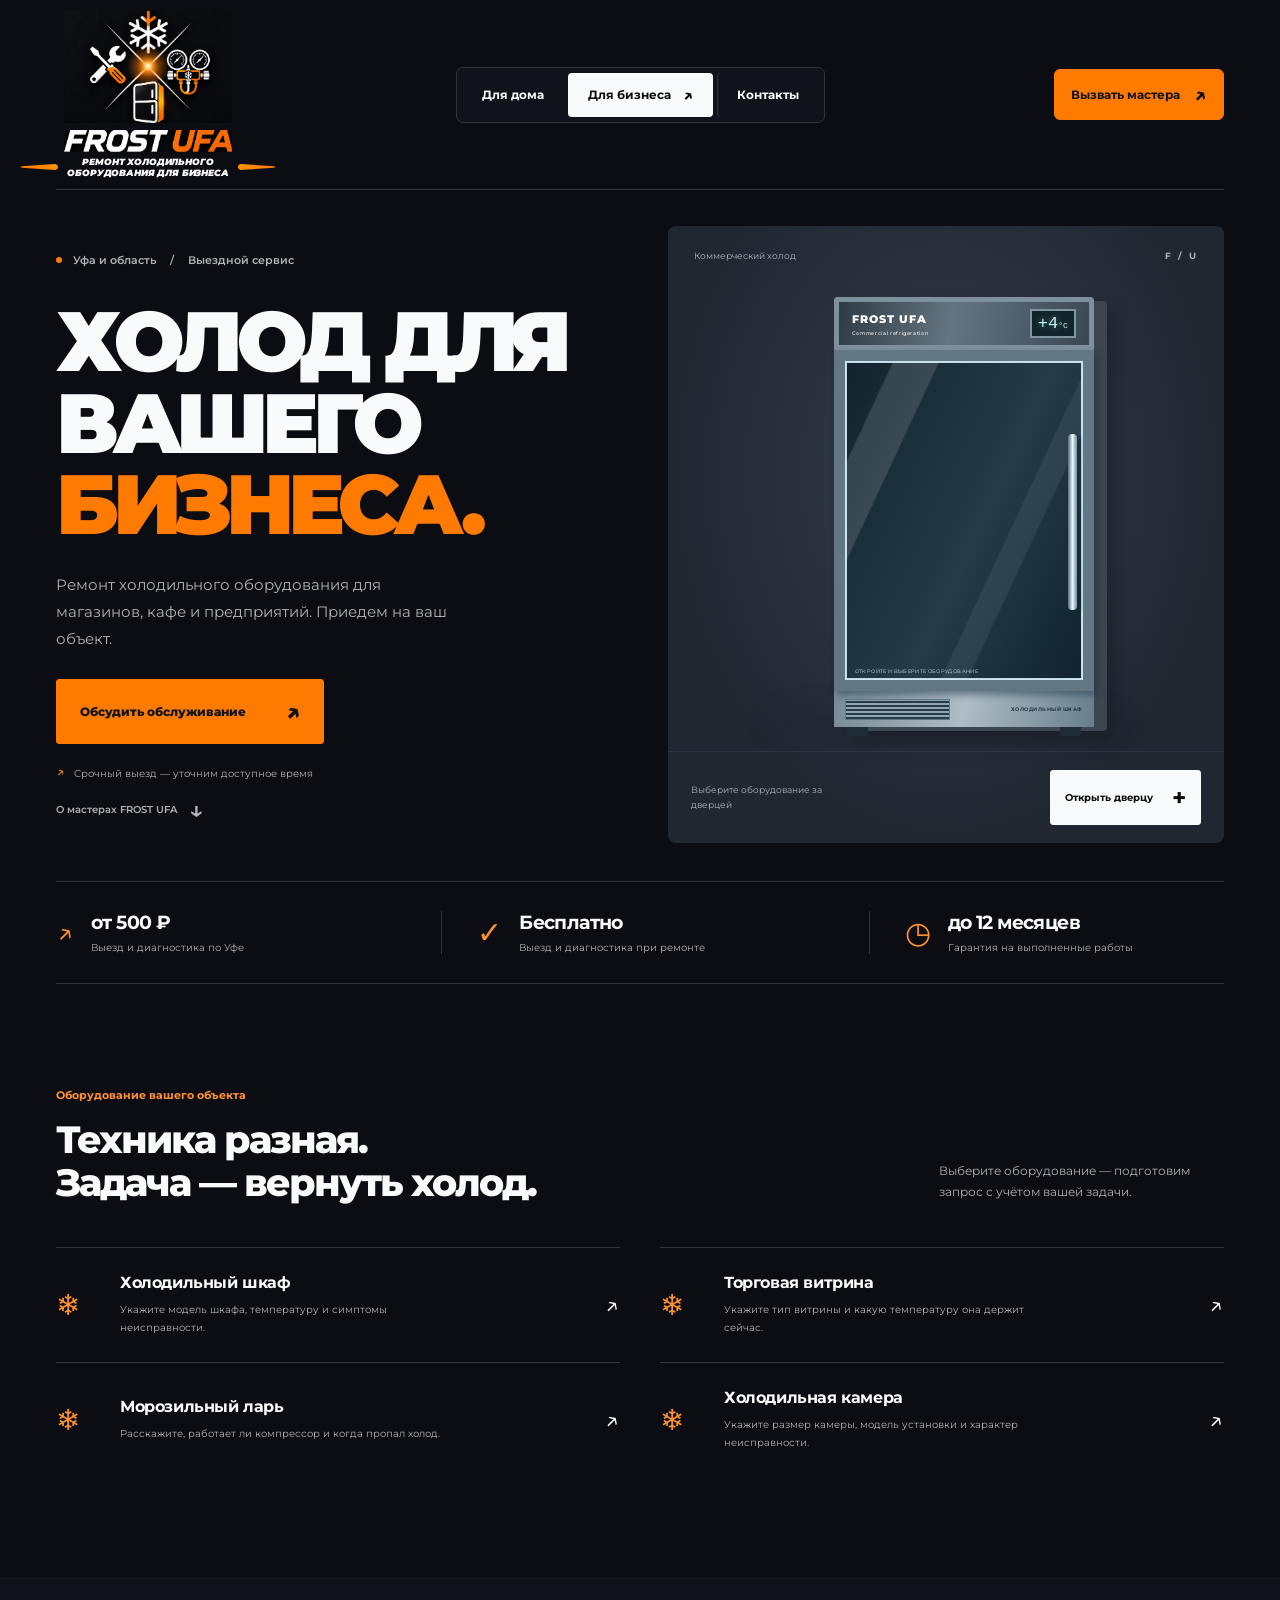
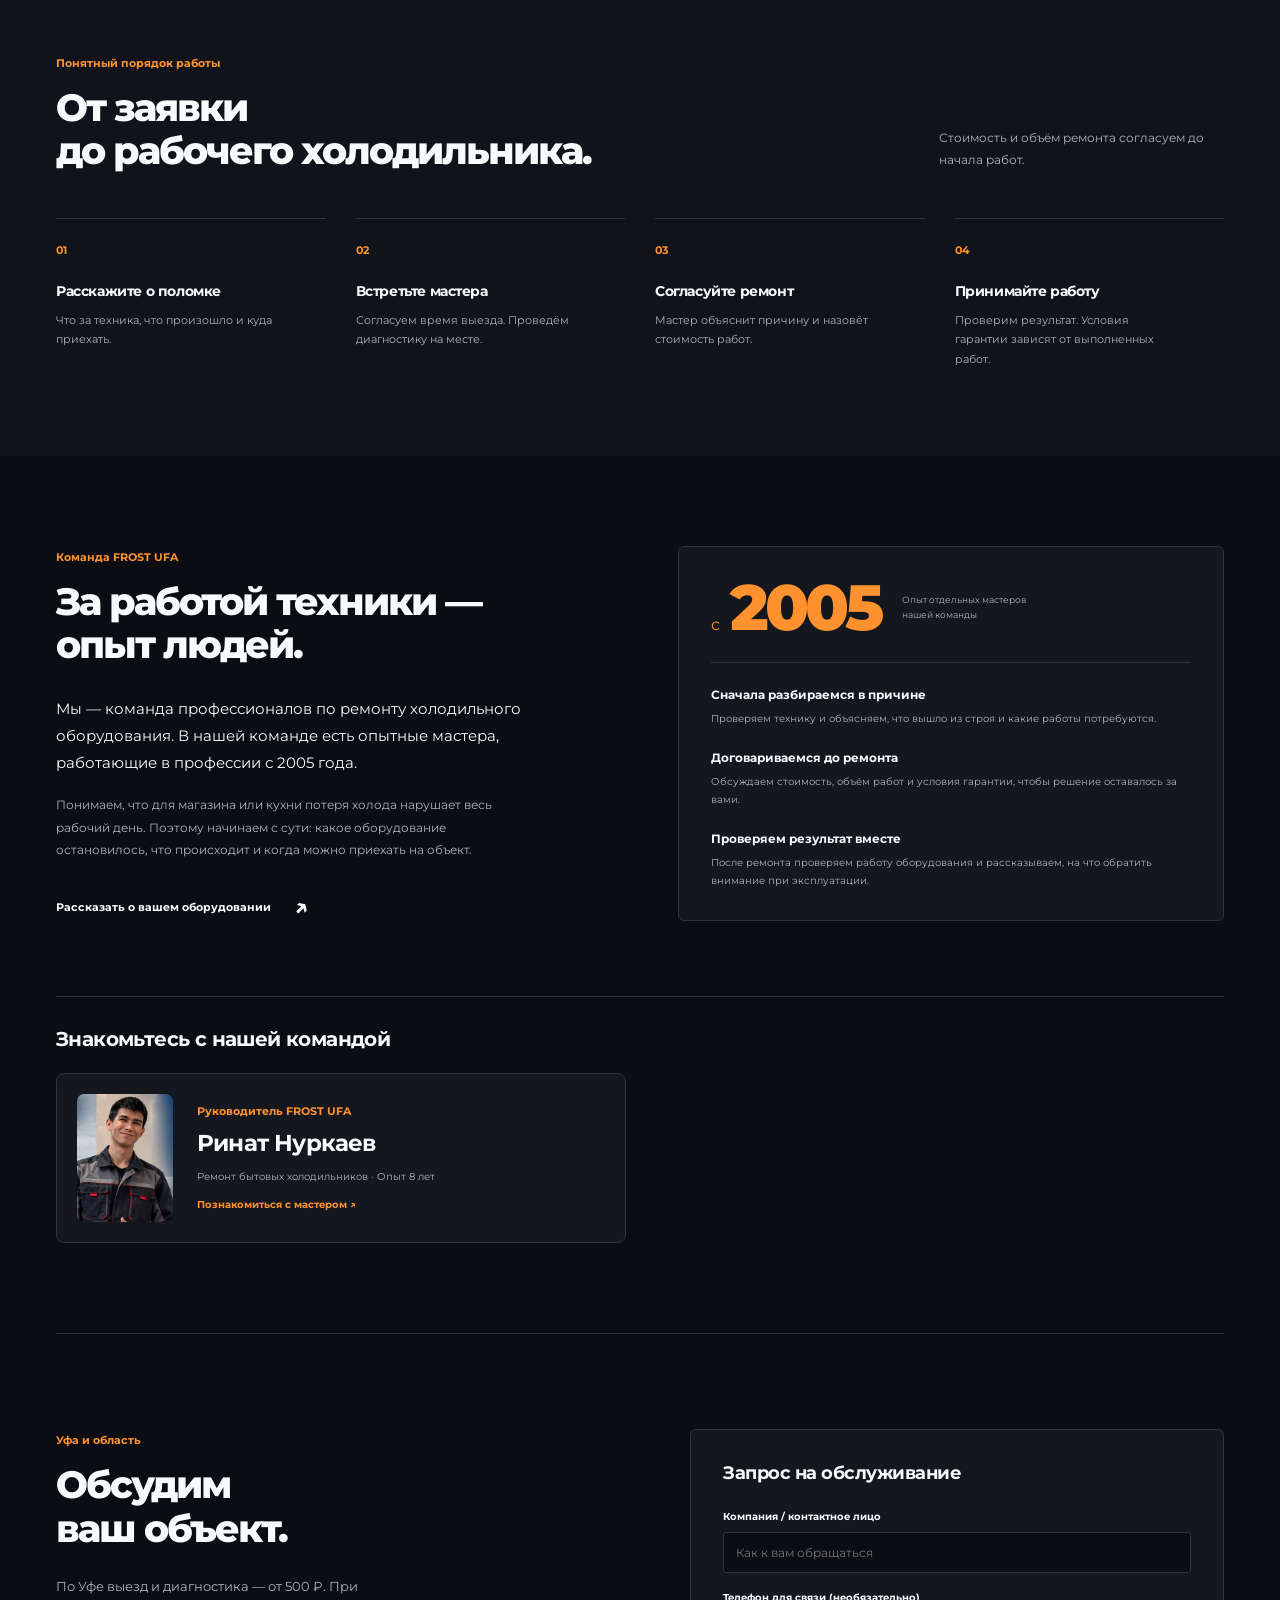
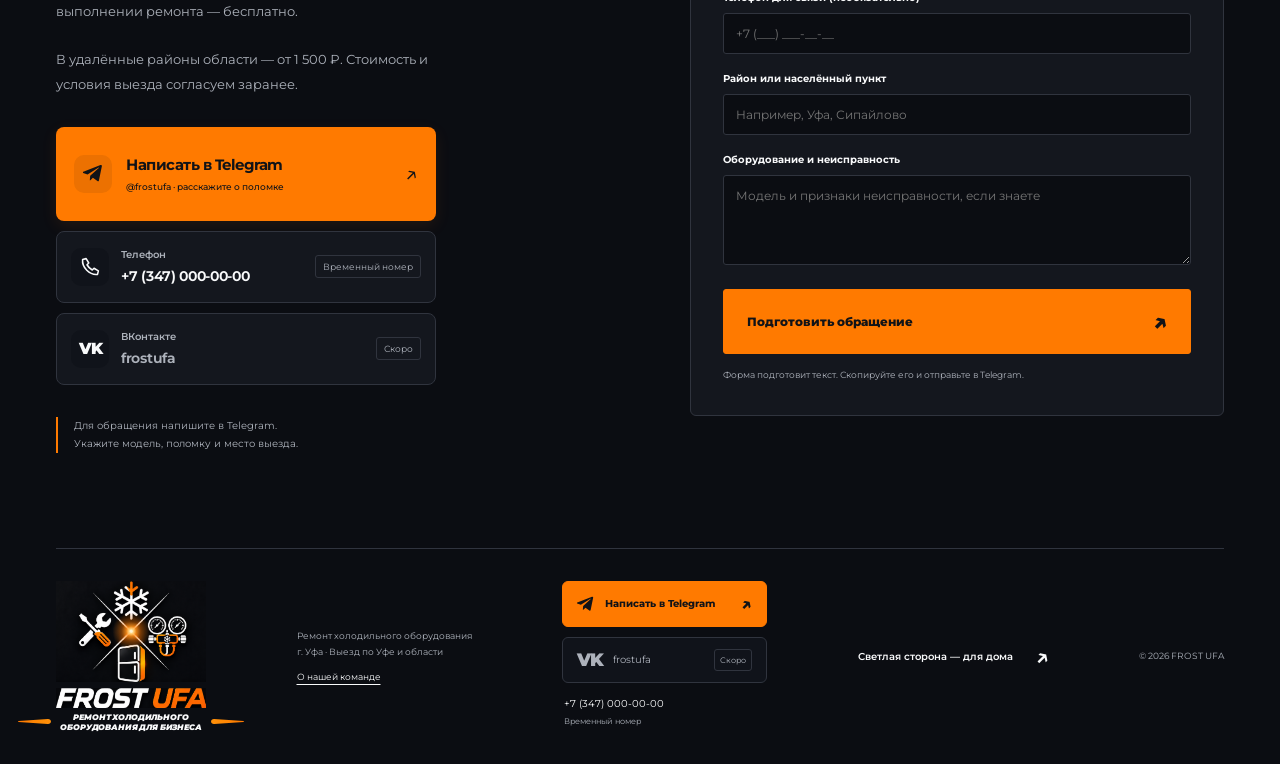
==== business.html @ aca488d8 "Add call-master contact dialog with Telegram and callback request preparation" ====
<!doctype html>
<html lang="ru"><head><meta charset="UTF-8"><meta name="viewport" content="width=device-width,initial-scale=1"><meta name="theme-color" content="#0b0d12"><title>FROST UFA BUSINESS — ремонт холодильного оборудования в Уфе</title><meta name="description" content="Выездной ремонт холодильного оборудования для организаций в Уфе и области. Торговые витрины, холодильные шкафы, лари и камеры."><link rel="stylesheet" href="styles.css?v=20261103-16"><script src="app.js?v=20261103-16" defer></script><script src="seasons.js?v=20261103-15" defer></script><link rel="icon" href="favicon.ico?v=13" sizes="16x16 32x32 48x48"><link rel="icon" href="favicon.svg?v=13" type="image/svg+xml"><link rel="apple-touch-icon" href="apple-touch-icon.png?v=13" sizes="180x180"></head><body data-mode="business"><div id="app"></div></body></html>
---- styles.css ----
@import url('https://fonts.googleapis.com/css2?family=Montserrat:wght@400;500;600;650;700;750;800;850;900&display=swap');
:root{--bg:#f7f8f8;--paper:#fff;--ink:#111317;--muted:#62666b;--line:#dadddf;--accent:#ff7a00;--scene:#e8edef;--soft:#eef0f1;--orange-ink:#a94700;color-scheme:light}*{box-sizing:border-box}html{scroll-behavior:smooth;scroll-padding-top:25px}body{margin:0;background:var(--bg);color:var(--ink);font-family:Montserrat,Arial,sans-serif}body[data-mode=business]{--bg:#0b0d12;--paper:#14171e;--ink:#f9fafb;--muted:#adb2bb;--line:#30343e;--scene:#202731;--soft:#10131a;--orange-ink:#ff922e;color-scheme:dark}button,input,textarea{font:inherit}a{color:inherit;text-decoration:none}button,a,input,textarea{-webkit-tap-highlight-color:transparent}button{cursor:pointer}button:focus-visible,a:focus-visible,input:focus-visible,textarea:focus-visible{outline:3px solid var(--accent);outline-offset:5px}button:disabled{cursor:default}svg{display:block}button span[aria-hidden],a span[aria-hidden]{font-size:24px}::selection{background:var(--accent);color:#111}.wrap{width:min(1360px,calc(100% - 112px));margin-inline:auto}.header{height:110px;display:flex;align-items:center;justify-content:space-between;gap:24px;border-bottom:1px solid var(--line)}.brand{display:flex;align-items:center;gap:13px;flex-shrink:0}.brand svg{width:48px;height:52px}.brand>span{font-size:27px;font-weight:900;letter-spacing:-1.5px;line-height:1}.brand b,.footer-wordmark b{color:var(--accent)}.brand small{display:block;font-size:9px;letter-spacing:1.5px;font-weight:600;margin-top:9px}.audiences{display:flex;background:var(--soft);padding:5px;border:1px solid var(--line);border-radius:7px;gap:4px}.audiences a{font-size:12px;font-weight:700;padding:12px 20px;border-radius:4px;display:flex;align-items:center;gap:12px}.audiences a[aria-current]{background:var(--ink);color:var(--bg)}.audiences a span[aria-hidden]{font-size:17px}.header-cta{font-weight:700;font-size:12px;display:flex;gap:26px;align-items:center}.hero{display:grid;grid-template-columns:1fr 1fr;gap:55px;padding-top:36px;padding-bottom:38px}.hero-copy{padding:18px 0 10px;align-self:center}.location{display:flex;align-items:center;gap:9px;font-weight:600;font-size:11px;color:var(--muted)}.location>span{width:6px;height:6px;background:var(--accent);border-radius:50%;margin-right:2px}.location i{font-style:normal;color:#a7abad;margin-inline:5px}h1{font-size:clamp(55px,6.6vw,103px);line-height:.97;letter-spacing:-.075em;font-weight:900;margin:33px 0 26px}h1 em{font-style:normal;color:var(--accent)}.intro{font-size:15px;line-height:1.8;color:var(--muted);margin:0 0 27px;max-width:405px}.button{display:inline-flex;align-items:center;justify-content:space-between;gap:40px;background:var(--accent);color:#111317;border:1px solid var(--accent);padding:17px 23px;font-size:12px;font-weight:800;border-radius:3px;min-height:57px}.button:hover{background:#ff932e;border-color:#ff932e}.urgent{font-size:10px;color:var(--muted);margin-top:18px}.urgent span{color:var(--orange-ink);font-size:15px;margin-right:6px}.showroom{position:relative;background:var(--scene);min-width:0;min-height:615px;border-radius:8px;overflow:hidden;display:flex;flex-direction:column;background-image:radial-gradient(ellipse at 50% 40%,#ffffff80,transparent 68%)}body[data-mode=business] .showroom{background-image:radial-gradient(ellipse at 50% 40%,#5b6b7d55,transparent 70%)}.scene-caption{display:flex;justify-content:space-between;padding:24px 26px;font-size:9px;color:var(--muted);position:relative;z-index:2}.serial{font-weight:700;letter-spacing:2px}.fridge-space{flex:1;position:relative;min-height:440px;display:flex;align-items:center;justify-content:center;perspective:1300px;padding:12px 0 24px}.fridge-space:after{content:'';position:absolute;width:64%;height:28px;background:#0b18252e;filter:blur(14px);bottom:14px;border-radius:50%;pointer-events:none}.fridge{position:relative;width:238px;height:420px;z-index:1;perspective:1300px;transform:translateX(18px)}.inside{position:absolute;inset:0;background:linear-gradient(100deg,#c5d2d7,#f3f8fa 40%,#d8e4e9);border:10px solid #b9c3c9;border-radius:14px 10px 6px 6px;box-shadow:15px 5px 0 #9ba7ad,20px 10px 18px #0002,inset 0 0 20px #5b737a50;padding:20px 9px 12px;color:#24323a}.inner-light{height:4px;width:74px;background:#fff;margin:0 auto 18px;box-shadow:0 0 12px 4px white}.inside-title{font-size:10px;font-weight:800;text-align:center;margin:0 0 15px}.shelf-menu{display:grid;gap:11px}.shelf-menu button{display:flex;justify-content:space-between;align-items:center;gap:7px;border:0;border-bottom:5px solid #b0c5cf;background:#ffffffc9;color:#24323a;min-height:48px;padding:10px 8px;font-size:10px;font-weight:700;box-shadow:0 5px 5px #47667515;text-align:left}.shelf-menu button:hover{background:#ff7a00;color:#111}.shelf-menu button span[aria-hidden]{font-size:20px;color:#a94700}.crisper{margin-top:16px;border:2px solid #b5c7cf;border-radius:4px 4px 12px 12px;height:63px;background:#cadae277;display:flex;flex-direction:column;justify-content:center;align-items:center;gap:5px}.crisper span{font-weight:800;font-size:9px;letter-spacing:2px;color:#687d87}.crisper small{font-size:8px;color:#687d87}.fridge-door{position:absolute;inset:0;border:1px solid #e5e9eb;border-radius:14px 10px 7px 7px;background:linear-gradient(105deg,#f7f9fa 0%,#e3e8eb 35%,#c4ccd2 80%,#b4c0c8);box-shadow:inset 3px 0 4px #fff,8px 7px 7px #384c5b38;transform-origin:3% 50%;transition:transform .9s cubic-bezier(.2,.65,.15,1),box-shadow .9s;pointer-events:none;color:#28313a}.is-open .fridge-door{transform:rotateY(-112deg);box-shadow:inset 3px 0 4px #fff,3px 6px 10px #384c5b22}.door-grain{position:absolute;inset:0;border-radius:inherit;background:repeating-linear-gradient(0deg,#ffffff08 0 1px,transparent 1px 3px)}.appliance-brand{position:absolute;top:23px;left:22px;font-size:8px;letter-spacing:1.8px;font-weight:800;color:#5c6a73}.appliance-brand b{color:#cf6100}.freezer-line{position:absolute;left:0;right:0;height:4px;top:111px;background:#8798a566;box-shadow:0 1px 1px #fff}.handle{position:absolute;right:17px;width:9px;border-radius:6px;background:linear-gradient(90deg,#82929d,#f9fbfd 50%,#a5b0b8);box-shadow:3px 1px 3px #51627055}.handle-top{height:53px;top:44px}.handle-bottom{height:108px;top:138px}.door-symbol{position:absolute;top:170px;left:53px;opacity:.85}.door-symbol svg{width:104px;height:104px}.door-sticker{position:absolute;left:23px;bottom:54px;font-size:11px;font-weight:900;line-height:1.2;letter-spacing:-.3px;background:var(--accent);padding:11px 12px;transform:rotate(-7deg);color:#111;box-shadow:0 2px 3px #0001}.door-bottom{position:absolute;bottom:16px;left:23px;font-size:5px;font-weight:700;letter-spacing:.4px;color:#6a7883}.scene-controls{display:flex;align-items:center;justify-content:space-between;gap:15px;padding:18px 23px;border-top:1px solid #667c8e30;position:relative;z-index:2}.scene-help{font-size:9px;line-height:1.6;max-width:160px;color:var(--muted)}.door-toggle{border:1px solid var(--ink);background:var(--ink);color:var(--bg);display:flex;align-items:center;gap:19px;padding:12px 14px;border-radius:3px;font-size:10px;font-weight:700;white-space:nowrap}.door-toggle span{font-size:21px}.conditions{display:grid;grid-template-columns:1fr 1.12fr 1fr;border-block:1px solid var(--line);padding-block:29px;gap:30px}.conditions>div{display:flex;align-items:center;gap:17px}.conditions>div+div{border-left:1px solid var(--line);padding-left:35px}.condition-icon{color:var(--orange-ink);font-size:30px}.conditions p{margin:0;display:grid;gap:7px}.conditions strong{font-size:19px;letter-spacing:-.6px}.conditions p>span{font-size:10px;color:var(--muted)}.service-section{padding-block:100px}.section-heading{display:flex;justify-content:space-between;gap:45px;align-items:end;margin-bottom:42px}.section-kicker{font-size:11px;font-weight:700;color:var(--orange-ink)}h2{font-size:clamp(30px,3vw,46px);line-height:1.13;letter-spacing:-2px;margin:15px 0 0;font-weight:800}.section-heading>p{font-size:12px;line-height:1.8;color:var(--muted);max-width:285px;margin-bottom:2px}.service-list{display:grid;grid-template-columns:1fr 1fr;gap:0 40px}.service{display:flex;align-items:center;gap:22px;border:0;border-top:1px solid var(--line);background:none;color:var(--ink);padding:25px 0;text-align:left}.service:hover strong{color:var(--orange-ink)}.service-sign{font-size:29px;color:var(--orange-ink);min-width:42px;font-weight:500}.service>span:nth-child(2){flex:1}.service strong{font-size:16px;letter-spacing:-.4px}.service small{display:block;color:var(--muted);font-size:10px;line-height:1.8;margin-top:9px;max-width:330px}.service>span:last-child{font-size:26px}.process-section{background:var(--soft);padding-block:75px}.steps{display:grid;grid-template-columns:repeat(4,1fr);gap:30px;list-style:none;padding:0;margin:45px 0 0}.steps li{border-top:1px solid var(--line);padding-top:20px}.steps li>span{font-size:11px;font-weight:700;color:var(--orange-ink)}.steps h3{font-size:14px;margin:24px 0 11px;letter-spacing:-.4px}.steps p{font-size:11px;line-height:1.8;color:var(--muted);max-width:220px}.request-section{padding-block:95px;display:grid;grid-template-columns:1fr 1fr;gap:100px;align-items:start}.request-copy>p{font-size:13px;color:var(--muted);line-height:1.9;max-width:380px;margin-top:24px}.contact-note{font-size:10px;line-height:1.8;color:var(--muted);border-left:2px solid var(--accent);padding-left:16px;margin-top:32px}form{background:var(--paper);border:1px solid var(--line);border-radius:6px;padding:32px}form h3{font-size:18px;margin:0 0 26px;letter-spacing:-.5px}label{display:block;font-size:10px;font-weight:700;margin:18px 0 9px}input,textarea{width:100%;min-width:0;border:1px solid var(--line);border-radius:3px;background:var(--bg);color:var(--ink);padding:12px;font-size:12px}textarea{min-height:90px;resize:vertical}form .button{margin-top:20px;width:100%}.form-note{font-size:9px;line-height:1.8;color:var(--muted);margin:13px 0 0}.copy-button{margin-top:12px;padding:12px;background:var(--ink);color:var(--bg);border:0;font-size:11px}.copy-button+p{font-size:11px;line-height:1.7}footer{border-top:1px solid var(--line);padding-block:32px;display:flex;align-items:center;justify-content:space-between;flex-wrap:wrap;gap:24px}.footer-wordmark{font-size:24px;font-weight:900;letter-spacing:-1.2px}footer p,footer small{font-size:9px;line-height:1.8;color:var(--muted)}.other-side{font-size:10px;font-weight:600;display:flex;gap:22px;align-items:center}dialog{width:min(480px,calc(100% - 32px));background:var(--paper);color:var(--ink);border:1px solid var(--line);border-radius:9px;padding:42px 32px;box-shadow:0 25px 100px #0004}dialog::backdrop{background:#0b0d12aa;backdrop-filter:blur(5px)}dialog h2{font-size:32px;padding-right:15px}dialog p{font-size:13px;line-height:1.8;color:var(--muted)}dialog .dialog-price{padding-top:17px;border-top:1px solid var(--line);font-size:11px}.dialog-close{position:absolute;right:14px;top:10px;font-size:28px;background:none;color:var(--ink);border:0}dialog .button{margin-top:12px;width:100%;gap:10px}body:has(dialog[open]){overflow:hidden}
@media(min-width:1600px){.hero{gap:100px}.showroom{min-height:670px}.fridge{transform:scale(1.12) translateX(12px)}}
@media(max-width:1100px){.wrap{width:calc(100% - 64px)}.header{gap:16px}.brand>span{font-size:23px}.brand svg{width:37px}.brand small{font-size:8px}.audiences a{padding:11px 13px}.header-cta{gap:12px;font-size:10px}.hero{gap:28px}.showroom{min-height:590px}.conditions{gap:15px}.conditions>div+div{padding-left:20px}.conditions strong{font-size:16px}.conditions p>span{font-size:9px}.request-section{gap:45px}.scene-help{max-width:105px}.scene-controls{padding-inline:15px}.door-toggle{gap:10px}.steps{gap:20px}}
@media(max-width:760px){.wrap{width:calc(100% - 36px)}.header{height:auto;min-height:130px;flex-wrap:wrap;padding-block:20px;gap:18px}.brand>span{font-size:24px}.brand svg{width:40px;height:43px}.header-cta{margin-left:auto;font-size:10px;gap:8px}.audiences{order:3;width:100%;justify-content:stretch}.audiences a{flex:1;justify-content:center;padding:10px}.hero{grid-template-columns:1fr;padding-top:26px;gap:25px;padding-bottom:27px}.hero-copy{padding:0}.location{font-size:10px}h1{font-size:clamp(58px,13.5vw,92px);margin-top:26px;margin-bottom:22px;letter-spacing:-.065em}.intro{font-size:13px;max-width:340px;margin-bottom:22px}.urgent{font-size:9px}.showroom{min-height:565px}.scene-caption{padding:20px;font-size:9px}.fridge{transform:translateX(27px);width:222px;height:397px}.fridge-space{min-height:430px}.shelf-menu{gap:8px}.shelf-menu button{min-height:44px}.crisper{height:56px;margin-top:13px}.scene-help{max-width:150px}.scene-controls{padding:15px}.conditions{grid-template-columns:1fr;padding-block:5px;gap:0}.conditions>div{padding:19px 5px;gap:19px}.conditions>div+div{border-left:0;border-top:1px solid var(--line);padding-left:5px}.conditions strong{font-size:18px}.conditions p>span{font-size:10px}.condition-icon{min-width:35px}.service-section{padding-block:60px}.section-heading{display:block;margin-bottom:28px}h2{font-size:32px;letter-spacing:-1.5px}.section-heading>p{margin-top:20px;max-width:350px;font-size:12px}.service-list{grid-template-columns:1fr}.service{gap:15px;padding-block:22px}.service small{font-size:11px}.service strong{font-size:16px}.service-sign{min-width:30px}.process-section{padding-block:50px}.steps{grid-template-columns:1fr 1fr;gap:23px;margin-top:30px}.steps h3{font-size:13px;line-height:1.5;margin-top:16px}.steps p{font-size:11px}.request-section{grid-template-columns:1fr;padding-block:60px;gap:30px}.request-copy>p{font-size:12px}.contact-note{margin-top:22px}form{padding:24px}form h3{font-size:17px}input,textarea{font-size:16px}footer{gap:17px;padding-block:26px}footer p{margin-left:auto;text-align:right}footer small{width:100%}.other-side{width:100%;border-top:1px solid var(--line);padding-top:15px}dialog{padding:36px 24px}.desktop-break{display:none}}
@media(prefers-reduced-motion:reduce){html{scroll-behavior:auto}.fridge-door{transition:none}}
.door-symbol img{display:block;border-radius:4px;box-shadow:0 2px 6px #0001}
@media(max-width:760px){h1{font-size:clamp(48px,13vw,92px)}}

/* Each theme uses its complete supplied artwork at its original aspect ratio. */
.header{display:grid;grid-template-columns:210px minmax(0,1fr) 210px;height:158px;gap:24px}
.header .audiences{justify-self:center}.header-cta{justify-self:end}
.brand-artwork{display:flex;width:184px;height:132px;align-items:center;justify-content:flex-start;padding:0;background:none;border-radius:0}
.brand-image{display:block;width:auto;height:128px;max-width:184px;object-fit:contain}
.footer-logo{width:150px;height:120px;display:flex;align-items:center;justify-content:flex-start;background:none;border-radius:0;flex:none}
.footer-logo img{display:block;width:100%;height:100%;object-fit:contain}
body[data-mode=home] :is(.brand-image,.footer-logo img,.door-symbol img){mix-blend-mode:multiply}
/* Keep the blend backdrop inside the app's stacking context. */
body[data-mode=home] :is(.brand-artwork,.footer-logo) :is(.logo-emblem,.logo-name){background:var(--bg);isolation:isolate}
body[data-mode=home] .door-symbol img{box-shadow:none;border-radius:0}
.header{height:190px}
.brand-artwork{height:auto}
.brand .logo-lockup{font-size:inherit;letter-spacing:normal;line-height:1}
.logo-lockup{--logo-width:168px;display:block;width:var(--logo-width);flex:none;text-align:center}
.logo-emblem,.logo-name{display:block;position:relative;width:100%;overflow:hidden}
.logo-emblem{height:calc(var(--logo-width)*.67)}
.logo-emblem .brand-image,.logo-name .brand-image{display:block;position:absolute;height:auto;max-width:none;object-fit:initial}
.logo-emblem .brand-image{width:106%;left:-3%;top:-4.5%}
body[data-mode=business] .logo-emblem .brand-image{width:126.5%;left:-13.25%;top:-3.3%}
.logo-name{height:calc(var(--logo-width)*.132);margin-top:calc(var(--logo-width)*.04)}
.logo-name .brand-image{width:109.5%;left:-5.1%;top:-561%}
body[data-mode=business] .logo-name .brand-image{width:113%;height:calc(var(--logo-width)*1.027);left:-7.2%;top:-608%}
.logo-caption{display:block;position:relative;margin-top:calc(var(--logo-width)*.025);color:var(--ink);font-size:calc(var(--logo-width)*.0535);font-weight:900;font-style:italic;line-height:1.25;letter-spacing:-.15px;text-transform:uppercase;text-align:center;min-height:calc(var(--logo-width)*.134)}
.logo-caption::before,.logo-caption::after{content:'';display:block;position:absolute;top:calc(50% - var(--logo-width)*.0171);width:calc(var(--logo-width)*.22);height:calc(var(--logo-width)*.0342);background:url("data:image/svg+xml,%3Csvg%20xmlns%3D%22http%3A%2F%2Fwww.w3.org%2F2000%2Fsvg%22%20viewBox%3D%220%200%20720%20112%22%3E%3Cdefs%3E%3ClinearGradient%20id%3D%22orange%22%3E%3Cstop%20stop-color%3D%22%23ff7900%22%2F%3E%3Cstop%20offset%3D%22.7%22%20stop-color%3D%22%23ff8b05%22%2F%3E%3Cstop%20offset%3D%221%22%20stop-color%3D%22%23ff900a%22%2F%3E%3C%2FlinearGradient%3E%3C%2Fdefs%3E%3Cpath%20fill%3D%22url(%23orange)%22%20d%3D%22M12%2044%20650%201C688-2%20720%2020%20720%2056S688%20114%20650%20111L12%2068C-4%2067-4%2045%2012%2044Z%22%2F%3E%3C%2Fsvg%3E") center/100% 100% no-repeat;border-radius:0;animation:brand-orange-pulse 3.2s ease-in-out infinite;pointer-events:none}
.logo-caption::before{right:calc(100% + var(--logo-width)*.035)}
.logo-caption::after{left:calc(100% + var(--logo-width)*.035);transform:scaleX(-1)}
.logo-emblem::after{content:'';position:absolute;left:50%;top:59%;width:calc(var(--logo-width)*.25);height:calc(var(--logo-width)*.25);transform:translate(-50%,-50%);background:radial-gradient(circle,#fff4d4 0 4%,#ffd47f 8%,#ff921acc 19%,#ff7a0066 36%,#ff7a0000 70%);animation:brand-orange-pulse 3.2s ease-in-out infinite;pointer-events:none}
body[data-mode=business] .logo-emblem::after{top:49.5%}
@keyframes brand-orange-pulse{0%,100%{opacity:.25;filter:brightness(.8) drop-shadow(0 0 0 #ff7a0000)}45%,55%{opacity:1;filter:brightness(1.5) drop-shadow(0 0 6px #ff7a00cc)}}
.brand-artwork{justify-content:center}
.footer-logo{width:150px;height:auto}.footer-logo .logo-lockup{--logo-width:150px}
.door-symbol .logo-lockup{--logo-width:104px}
.footer-team-link{display:inline-block;margin-top:9px;color:var(--ink);text-decoration:underline;text-underline-offset:4px}
.team-link{display:inline-flex;align-items:center;gap:12px;color:var(--muted);font-size:10px;font-weight:600;margin-top:4px}
.team-link:hover,.team-contact:hover{color:var(--orange-ink)}

/* Commercial display cabinet: fixed compressor canopy, full-height glazing and grille. */
.commercial-fridge{width:260px;height:430px;border-radius:4px;background:linear-gradient(90deg,#606b73,#c2ccd1 8%,#89959c 90%,#404b53);box-shadow:13px 4px 0 #3b4650,18px 12px 20px #0004}
.commercial-fridge .inside{inset:53px 0 36px;border:10px solid #6c7e8a;border-radius:0;background:linear-gradient(100deg,#c7e3ed,#e8f6fa 48%,#a8c5d1);box-shadow:inset 0 0 18px #345b7166;padding:9px 9px 5px;visibility:hidden}
.commercial-fridge.is-open .inside{visibility:visible}
.commercial-fridge .inner-light{position:absolute;left:3px;top:5px;bottom:5px;width:3px;height:auto;margin:0;background:#ecffff;box-shadow:0 0 9px 3px #c7f7ff}
.commercial-fridge .inside-title{font-size:9px;margin:1px 0 10px}
.commercial-fridge .shelf-menu{gap:8px}
.commercial-fridge .shelf-menu button{min-height:51px;background:#f9feffd9;border-bottom:5px solid #89a4b4;box-shadow:0 7px 6px #143e5020;font-size:10px;padding-inline:12px}
.commercial-fridge .shelf-menu button:hover{background:#ff7a00}
.commercial-fridge .crisper{height:auto;background:none;border:0;margin:12px 0 0;gap:3px}
.commercial-fridge .crisper span{font-size:7px}.commercial-fridge .crisper small{display:none}
.cabinet-canopy{position:absolute;inset:0 0 auto;height:53px;background:linear-gradient(100deg,#2f3b44,#647581 45%,#394853);border:5px solid #7f909d;display:flex;justify-content:space-between;align-items:center;padding:0 13px;color:#fff;border-radius:4px 4px 0 0}
.cabinet-canopy>span:first-child{font-weight:850;letter-spacing:1px;font-size:11px}.cabinet-canopy>span:first-child small{display:block;font-size:5px;font-weight:500;letter-spacing:.65px;margin-top:4px}
.temperature-display{font-family:Consolas,monospace;color:#c3f5ee;background:#12242b;border:2px solid #8195a0;padding:4px 6px;font-size:17px;line-height:1;text-shadow:0 0 6px #98fff466}.temperature-display small{font-size:8px}
.cabinet-plinth{position:absolute;inset:auto 0 0;height:36px;background:linear-gradient(100deg,#798a96,#afbdc5,#687e8b);display:flex;align-items:center;justify-content:space-between;padding:6px 11px}
.vent-grille{width:105px;height:21px;background:repeating-linear-gradient(0deg,#263b47 0 2px,#91a4af 2px 4px);border:1px solid #617984}.cabinet-label{font-size:5px;letter-spacing:.5px;color:#233843;font-weight:700;text-transform:uppercase}
.cabinet-foot{position:absolute;bottom:-9px;width:21px;height:9px;background:#1f2c35;border-radius:0 0 2px 2px}.foot-left{left:13px}.foot-right{right:13px}
.commercial-fridge .fridge-door{inset:53px 0 36px;border:11px solid #637783;border-radius:0;background:linear-gradient(115deg,#13232d,#243c48 55%,#10222d);box-shadow:inset 0 0 0 2px #c5dbe5,3px 4px 7px #12303f77;transform-origin:1% 50%;overflow:hidden}
.commercial-fridge.is-open .fridge-door{transform:rotateY(-109deg);background:linear-gradient(115deg,#13232ded,#243c48e6)}
.glass-reflection{position:absolute;inset:0;background:linear-gradient(115deg,transparent 12%,#fff2 12.5% 24%,transparent 24.5% 63%,#fff1 63.5% 70%,transparent 70.5%);border:1px solid #d8efff88}
.commercial-handle{position:absolute;right:6px;top:23%;width:9px;height:55%;background:linear-gradient(90deg,#506977,#edf7fa 50%,#708f9f);border-radius:4px;box-shadow:3px 2px 4px #142f4266}
.glass-caption{position:absolute;bottom:6px;left:10px;font-size:5px;letter-spacing:.35px;text-transform:uppercase;color:#d2e4ec}

.team-section{padding-block:90px;display:grid;grid-template-columns:1fr 1fr;gap:75px;border-bottom:1px solid var(--line)}
.team-intro>p{font-size:12px;line-height:1.9;color:var(--muted);max-width:470px;margin:18px 0}
.team-intro>p.team-lead{font-size:15px;color:var(--ink);margin-top:28px;line-height:1.8}
.team-contact{display:inline-flex;align-items:center;gap:23px;margin-top:12px;font-size:11px;font-weight:700}
.team-practice{background:var(--paper);border:1px solid var(--line);border-radius:6px;padding:28px 32px}
.experience-mark{display:flex;align-items:baseline;gap:10px;border-bottom:1px solid var(--line);padding-bottom:23px;margin-bottom:24px}
.experience-mark>span{font-size:16px;color:var(--orange-ink)}.experience-mark strong{font-size:64px;line-height:1;font-weight:850;letter-spacing:-4px;color:var(--orange-ink)}
.experience-mark p{font-size:9px;line-height:1.7;color:var(--muted);margin:0 0 0 12px;align-self:center}
.team-principles article+article{margin-top:22px}.team-principles h3{font-size:12px;margin:0 0 8px}.team-principles p{font-size:10px;line-height:1.8;margin:0;color:var(--muted)}
@media(max-width:1100px) and (min-width:761px){.header{grid-template-columns:180px minmax(0,1fr) 150px;gap:12px}.team-section{gap:35px}.team-practice{padding:24px}.experience-mark strong{font-size:54px}.experience-mark p{margin-left:5px;font-size:8px}}
@media(max-width:760px){.header{grid-template-columns:1fr;height:auto;min-height:0;justify-items:center;padding-block:12px 18px;gap:14px}.header .brand-artwork{margin:0;justify-content:center;width:180px;height:120px}.brand-image{height:116px;max-width:180px}.header .audiences{width:100%;order:initial}.header-cta{display:none}.commercial-fridge{width:245px;height:421px;transform:translateX(22px)}.commercial-fridge .shelf-menu button{min-height:48px}.team-section{grid-template-columns:1fr;gap:28px;padding-block:55px}.team-intro>p.team-lead{font-size:14px}.team-intro>p{font-size:12px}.team-practice{padding:25px}.experience-mark strong{font-size:62px}.team-principles h3{font-size:13px}.team-principles p{font-size:11px}.footer-logo{width:125px;height:100px}.team-link{margin-top:6px}}
@media(max-width:760px){.header .brand-artwork{height:auto}.footer-logo{height:auto;width:140px}.footer-logo .logo-lockup{--logo-width:140px}}
@media(prefers-reduced-motion:reduce){.logo-caption::before,.logo-caption::after,.logo-emblem::after{animation:none;opacity:.8;filter:drop-shadow(0 0 3px #ff7a0066)}}
.contact-details{max-width:380px;margin-top:30px}
.telegram-contact{display:flex;align-items:center;justify-content:space-between;gap:20px;padding:18px 20px;background:var(--accent);color:#111317;border-radius:4px;margin-bottom:8px}
.telegram-contact:hover{background:#ff932e}.telegram-contact small,.contact-row small{display:block;font-size:10px;font-weight:600;margin-bottom:5px}.telegram-contact strong{font-size:21px;letter-spacing:-.7px}
.contact-row{display:flex;align-items:center;justify-content:space-between;gap:15px;padding:17px 0;border-bottom:1px solid var(--line)}.contact-row small{color:var(--muted)}.contact-row strong{font-size:14px;font-weight:650;letter-spacing:-.3px}.contact-status{font-size:9px;color:var(--muted);border:1px solid var(--line);padding:5px 7px;border-radius:3px;white-space:nowrap}
.footer-contacts{display:grid;gap:10px;font-size:10px}.footer-contacts>a{font-weight:750;color:var(--orange-ink)}.footer-contacts small{display:block;font-size:8px;color:var(--muted);margin-top:4px}
.form-telegram{display:flex;align-items:center;justify-content:space-between;gap:16px;padding-top:14px;margin-top:14px;border-top:1px solid var(--line);font-size:11px;font-weight:700;color:var(--orange-ink)}
@media(max-width:760px){.footer-contacts{width:100%;border-top:1px solid var(--line);padding-top:18px}.contact-row strong{font-size:13px}.contact-status{font-size:8px}.contact-details{max-width:none}}
.contacts-nav{box-shadow:inset 1px 0 var(--line)}
.telegram-contact{min-height:94px;border-radius:8px;gap:14px;padding:20px 18px;box-shadow:0 5px 16px #ff7a0018;transition:background .2s,box-shadow .2s}
.telegram-contact:hover{box-shadow:0 7px 22px #ff7a0038}.contact-copy{flex:1;min-width:0}.telegram-contact strong{font-size:15px;letter-spacing:-.5px;display:block}.telegram-contact small{font-size:9px;font-weight:500;margin:7px 0 0}
.contact-icon{display:flex;align-items:center;justify-content:center;width:38px;height:38px;flex:none;border-radius:10px;background:var(--soft);color:var(--ink)}.contact-icon svg{width:21px;height:21px}.telegram-icon{background:#11131714;color:#111317}.vk-icon{font-size:16px;font-weight:900;letter-spacing:-1px}
.contact-row{background:var(--paper);border:1px solid var(--line);border-radius:8px;margin-top:10px;padding:16px 14px;gap:12px}.contact-pending{color:var(--muted)}
.social-button{display:flex;align-items:center;gap:10px;min-height:44px;padding:11px 14px;border-radius:6px;font-size:10px;border:1px solid var(--line)}.social-button>svg{width:18px;height:18px;flex:none}.social-button>span:nth-child(2){flex:1}.footer-contacts>.social-telegram{background:var(--accent);color:#111317;border-color:var(--accent);font-weight:750}.social-telegram:hover{background:#ff932e}.social-button span[aria-hidden]{font-size:18px}.social-pending{background:var(--soft);color:var(--muted)}.social-pending small{width:auto;margin:0;border:1px solid var(--line);border-radius:3px;padding:3px 5px;font-size:8px}.social-button .vk-mark{font-size:14px;font-weight:900;letter-spacing:-1px}.footer-phone{padding:4px 2px}.footer-contacts{min-width:205px}
.form-telegram{padding:14px 16px;background:var(--accent);color:#111317;border:0;border-radius:4px;min-height:49px;gap:12px}.form-telegram>svg{width:20px;height:20px;flex:none}.form-telegram>span:nth-child(2){flex:1}.form-telegram:hover{background:#ff932e}
@media(max-width:760px){.audiences a{font-size:11px;padding:10px 7px;gap:4px}.telegram-contact strong{font-size:14px}.contact-icon{width:34px;height:34px}.telegram-contact{gap:10px;padding-inline:14px}.contact-row{padding:14px 11px;gap:9px}.contact-status{white-space:normal;max-width:75px;text-align:center}.footer-contacts{gap:10px}}

/* Seasonal decoration stays behind content and never receives input. */
#app{position:relative;z-index:1}
.seasonal-layer{position:fixed;inset:0;z-index:0;pointer-events:none;overflow:hidden;contain:strict}
.season-particle{position:absolute;left:var(--left);top:-24px;display:block;animation-delay:var(--delay);animation-duration:var(--duration);animation-timing-function:linear;animation-iteration-count:infinite;will-change:transform}
.seasonal-layer.season-winter{z-index:2}
.season-winter .season-particle{width:var(--size);height:var(--size);border-radius:50%;background:#8fadc2;opacity:.62;box-shadow:0 0 3px #d7e9f455;animation-name:season-snowfall}
.season-winter .season-particle:nth-child(3n){background:none;box-shadow:none;border-radius:0}
.season-winter .season-particle:nth-child(3n)::before{content:'❄';display:block;font-family:Arial,sans-serif;font-style:normal;font-size:calc(var(--size)*1.9);line-height:1;color:#7e9fb7}
body[data-mode=business] .season-winter .season-particle{background:#edf8ff;opacity:.7}
body[data-mode=business] .season-winter .season-particle:nth-child(3n){background:none}
body[data-mode=business] .season-winter .season-particle:nth-child(3n)::before{color:#edf8ff}
.season-spring .season-particle,.season-autumn .season-particle{width:1px;height:17px;background:linear-gradient(transparent,#7196af);opacity:.24;animation-name:season-rainfall}
body[data-mode=business] :is(.season-spring,.season-autumn) .season-particle{background:linear-gradient(transparent,#a0c9e0);opacity:.25}
.season-sun{display:block;position:absolute;top:15%;right:7%;width:110px;height:110px;border-radius:50%;background:radial-gradient(circle,#ffd57a 10%,#ffb94888 48%,#ffae2900 72%);box-shadow:0 0 70px 25px #ffc15824;animation:season-sunlight 9s ease-in-out infinite}
.season-paused *{animation-play-state:paused!important}
@keyframes season-snowfall{from{transform:translate3d(0,-15px,0)}to{transform:translate3d(var(--drift),calc(100vh + 50px),0)}}
@keyframes season-rainfall{from{transform:translate3d(0,-24px,0) rotate(12deg)}to{transform:translate3d(-7vw,calc(100vh + 50px),0) rotate(12deg)}}
@keyframes season-sunlight{0%,100%{opacity:.35;transform:scale(.96)}50%{opacity:.65;transform:scale(1.05)}}
.master-page{max-width:920px;padding-block:40px 80px}
.profile-preview-note{display:flex;gap:18px;align-items:center;padding:16px 20px;border:1px solid var(--line);border-left:3px solid var(--accent);background:var(--paper);border-radius:4px;font-size:10px;line-height:1.7;color:var(--muted)}.profile-preview-note strong{color:var(--ink);flex:none}
.master-back{display:inline-block;margin-top:30px;font-size:11px;color:var(--muted)}.master-title{padding:35px 0 28px}.master-title h1{font-size:clamp(36px,5.5vw,72px);line-height:1.1;letter-spacing:-.06em;margin:12px 0 0}
.master-profiles-nav{display:flex;gap:8px;margin-top:22px}.master-profiles-nav a{flex:1;padding:12px;text-align:center;border:1px solid var(--line);border-radius:4px;font-size:11px;font-weight:650;background:var(--paper)}.master-profiles-nav a[aria-current]{background:var(--ink);color:var(--bg);border-color:var(--ink)}
.master-portrait-placeholder{margin:0;min-height:380px;background:var(--soft);border:1px solid var(--line);border-radius:8px;display:flex;flex-direction:column;align-items:center;justify-content:center;gap:15px}.master-portrait-placeholder svg{width:170px;height:170px;stroke:var(--muted);stroke-width:3;opacity:.35}.master-portrait-placeholder figcaption{display:grid;gap:8px;text-align:center;font-size:13px}.master-portrait-placeholder figcaption span{color:var(--muted);font-size:10px}
.master-about,.master-documents{padding-top:60px}.master-placeholder-copy{font-size:17px;line-height:1.9;color:var(--muted);max-width:740px;margin-top:25px}.master-story-guide{display:flex;flex-wrap:wrap;gap:10px;margin-top:25px}.master-story-guide span{font-size:10px;background:var(--soft);padding:10px 13px;border-radius:4px}
.master-documents>p{font-size:12px;line-height:1.8;color:var(--muted);margin-top:20px}.document-placeholders{display:grid;grid-template-columns:repeat(3,1fr);gap:20px;margin-top:30px}.document-placeholders>div{display:flex;flex-direction:column;align-items:center;justify-content:center;min-height:250px;border:1px dashed var(--line);background:var(--paper);border-radius:5px;gap:12px}.document-placeholders strong{font-size:12px}.document-placeholders small{font-size:9px;color:var(--muted)}.document-outline{display:block;width:55px;height:74px;border:2px solid var(--line);border-top:5px solid var(--accent);border-radius:2px;position:relative;margin-bottom:10px}.document-outline:after{content:'';position:absolute;left:9px;right:9px;top:20px;height:20px;background:repeating-linear-gradient(transparent 0 6px,var(--line) 6px 8px)}
.master-contact-panel{display:flex;justify-content:space-between;align-items:center;gap:30px;margin-top:60px;padding-top:35px;border-top:1px solid var(--line)}.master-contact-panel h2{font-size:25px;letter-spacing:-1px;margin:0}.master-contact-panel p{font-size:11px;color:var(--muted);line-height:1.8}
@media(max-width:760px){.season-particle:nth-child(n+13){display:none}.season-sun{right:-20px;width:85px;height:85px}.master-page{padding-block:25px 55px}.profile-preview-note{display:block}.profile-preview-note span{display:block;margin-top:7px}.master-portrait-placeholder{min-height:300px}.master-placeholder-copy{font-size:14px}.document-placeholders{grid-template-columns:1fr}.document-placeholders>div{min-height:205px}.master-contact-panel{display:block}.master-contact-panel .button{margin-top:14px}.master-about,.master-documents{padding-top:40px}}
@media(prefers-reduced-motion:reduce){.seasonal-layer{display:none}}
@media(max-width:760px){.season-winter .season-particle:nth-child(n+13){display:block}.season-winter .season-particle:nth-child(n+27){display:none}}
.master-role{font-size:13px;line-height:1.8;color:var(--muted);margin:18px 0 0}.master-portrait{width:min(100%,360px);margin:0}.rinat-photo{display:block;position:relative;aspect-ratio:3/4;overflow:hidden;background:var(--soft);border-radius:7px}.rinat-photo img{display:block;position:absolute;width:384%;height:auto;max-width:none;left:-168%;top:-81%}.master-portrait figcaption{font-size:10px;color:var(--muted);margin-top:13px}
.master-story{max-width:740px;margin-top:25px}.master-story p{font-size:16px;line-height:1.95;color:var(--muted);margin:0 0 18px}.master-story p:first-child{color:var(--ink)}.documents-pending{display:flex;align-items:center;gap:25px;margin-top:26px;padding:24px;border:1px solid var(--line);border-radius:6px;background:var(--paper)}.documents-pending .document-outline{flex:none;margin:0}.documents-pending p{font-size:12px;line-height:1.8;margin:0}.documents-pending p span{font-size:10px;color:var(--muted)}
.team-members{grid-column:1/-1;border-top:1px solid var(--line);padding-top:30px}.team-members>h3{font-size:20px;letter-spacing:-.6px;margin:0 0 22px}.team-member{display:flex;align-items:center;gap:24px;max-width:570px;padding:20px;background:var(--paper);border:1px solid var(--line);border-radius:8px}.team-member:hover{border-color:var(--accent)}.team-member-photo{width:96px;height:128px;flex:none}.team-member-copy{display:grid;gap:11px}.team-member-copy strong{font-size:23px;letter-spacing:-.8px}.team-member-copy>span:not(.section-kicker){font-size:10px;line-height:1.7;color:var(--muted)}.team-member-copy>.team-member-link{color:var(--orange-ink)!important;font-weight:700}
@media(max-width:760px){.master-story p{font-size:14px}.team-member{gap:17px;padding:15px}.team-member-photo{width:76px;height:102px}.team-member-copy strong{font-size:19px}.team-member-copy .section-kicker{font-size:9px}.team-member-copy>span:not(.section-kicker){font-size:9px}.documents-pending{padding:18px;gap:18px}.documents-pending p{font-size:11px}}
.header .call-master-trigger{display:inline-flex;align-items:center;justify-content:center;gap:14px;min-height:48px;padding:12px 16px;background:var(--accent);color:#111317;border:1px solid var(--accent);border-radius:6px;white-space:nowrap}
.call-master-trigger:hover{background:#ff932e}.call-master-trigger span[aria-hidden]{font-size:21px}
dialog.call-contact-dialog{padding:0;width:min(450px,calc(100% - 32px));border-radius:16px;box-shadow:0 28px 110px #0005}
.call-dialog-header{display:flex;align-items:center;justify-content:space-between;gap:16px;padding:18px 20px;border-bottom:1px solid var(--line)}.call-dialog-header h2{font-size:20px;line-height:1.3;letter-spacing:-.6px;margin:0}.contact-close{display:flex;align-items:center;justify-content:center;width:40px;height:40px;flex:none;background:var(--soft);color:var(--ink);border:1px solid var(--line);border-radius:10px;font-size:26px}
.call-dialog-body{padding:17px 20px 20px}.call-dialog-body>p{font-size:11px;line-height:1.7;margin:0 0 15px}.contact-option{width:100%;display:flex;align-items:center;gap:13px;padding:16px 15px;background:var(--soft);color:var(--ink);border:1px solid var(--line);border-radius:12px;text-align:left;margin-top:10px;min-height:76px}.contact-option>span:nth-child(2){flex:1;min-width:0}.contact-option strong{display:block;font-size:12px;line-height:1.5;font-weight:800;letter-spacing:-.25px}.contact-option small{display:block;font-size:10px;font-weight:500;line-height:1.6;margin-top:3px}.contact-option-icon{display:flex;align-items:center;justify-content:center;width:28px;flex:none}.contact-option-icon svg{width:23px;height:23px}.contact-option-primary{background:var(--accent);color:#111317;border-color:var(--accent)}.contact-option:not(:disabled):hover{border-color:var(--accent)}.contact-option-primary:hover{background:#ff932e}.contact-option-unavailable{color:var(--muted);opacity:.72;cursor:default}.call-dialog-body .callback-disclaimer{font-size:9px;line-height:1.7;color:var(--muted);margin:16px 2px 0}
@media(max-width:1100px){.header .call-master-trigger{font-size:10px;padding-inline:12px;gap:8px}}
@media(max-width:760px){.header .call-master-trigger{width:100%;font-size:12px;justify-self:stretch}.call-dialog-header{padding:16px}.call-dialog-body{padding:14px 16px 18px}.contact-option{padding:14px 12px;gap:10px}.contact-option strong{font-size:11px}.contact-option small{font-size:9px}}
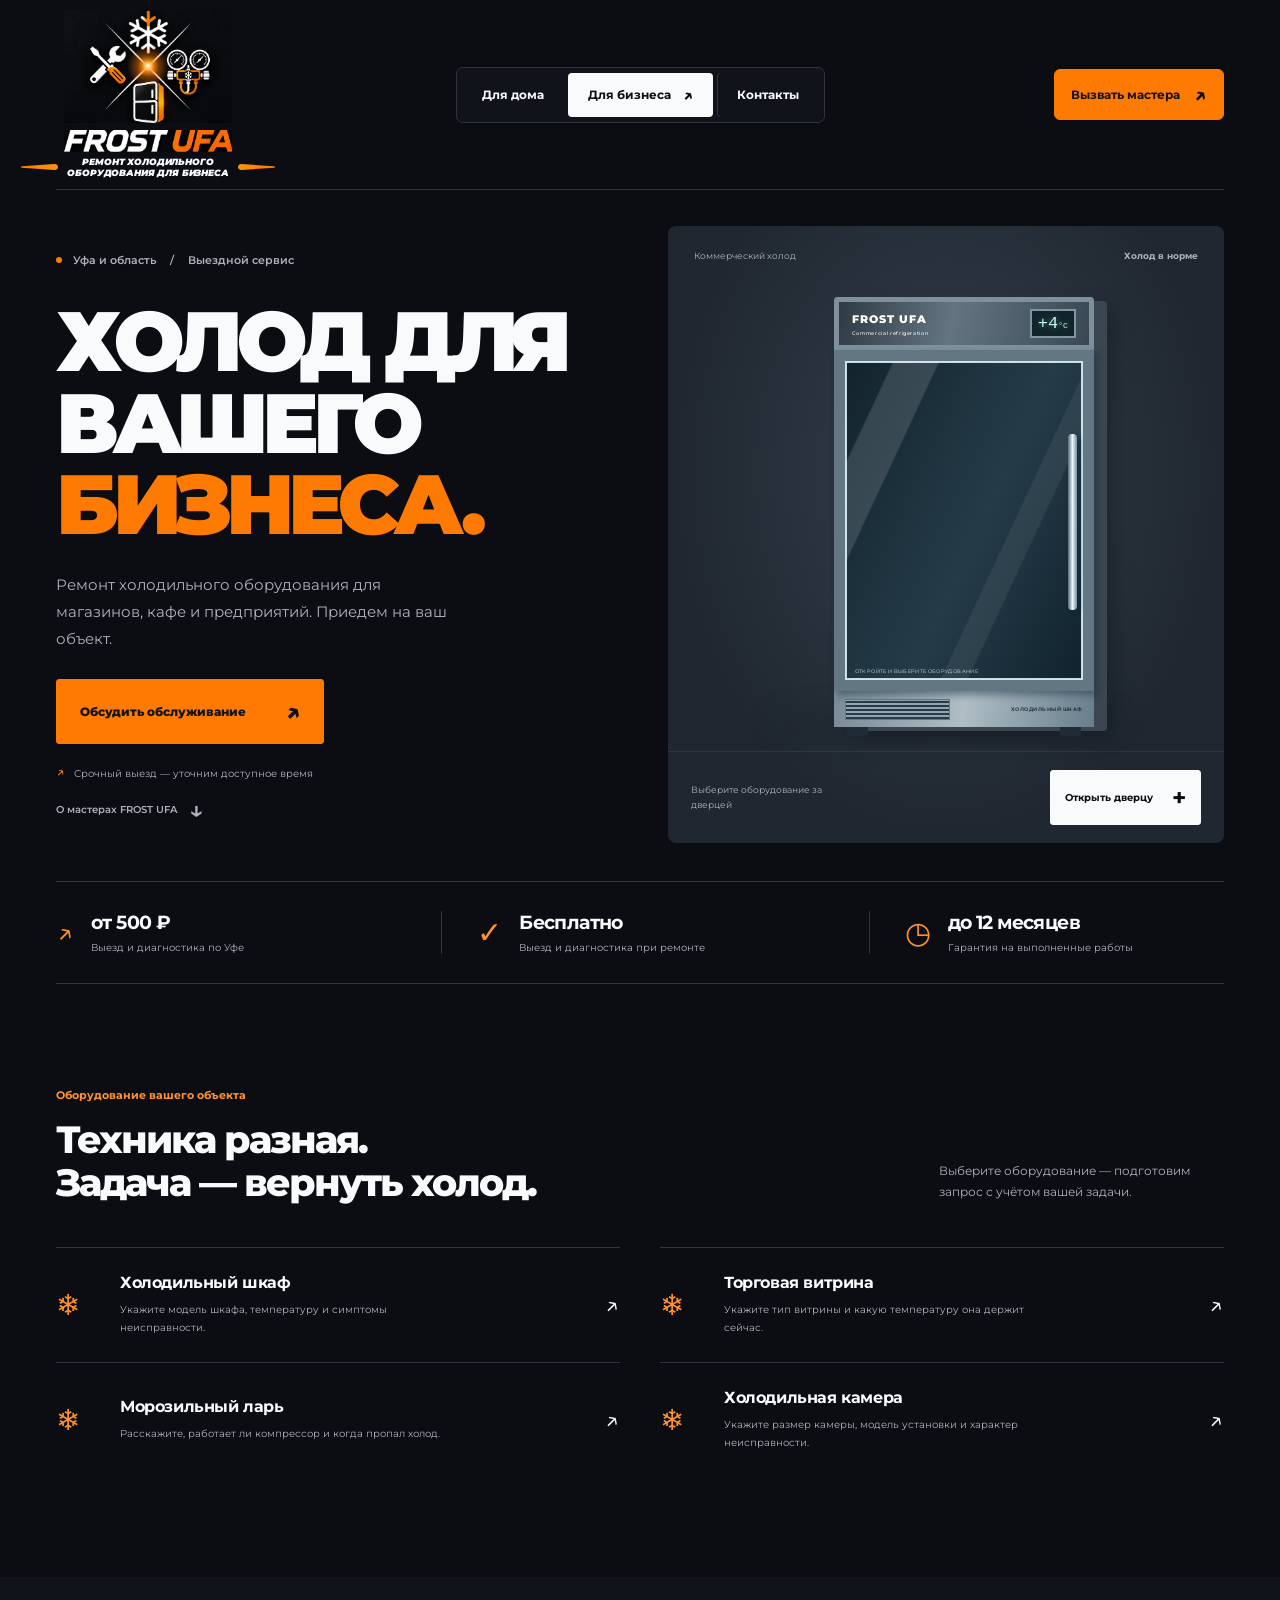
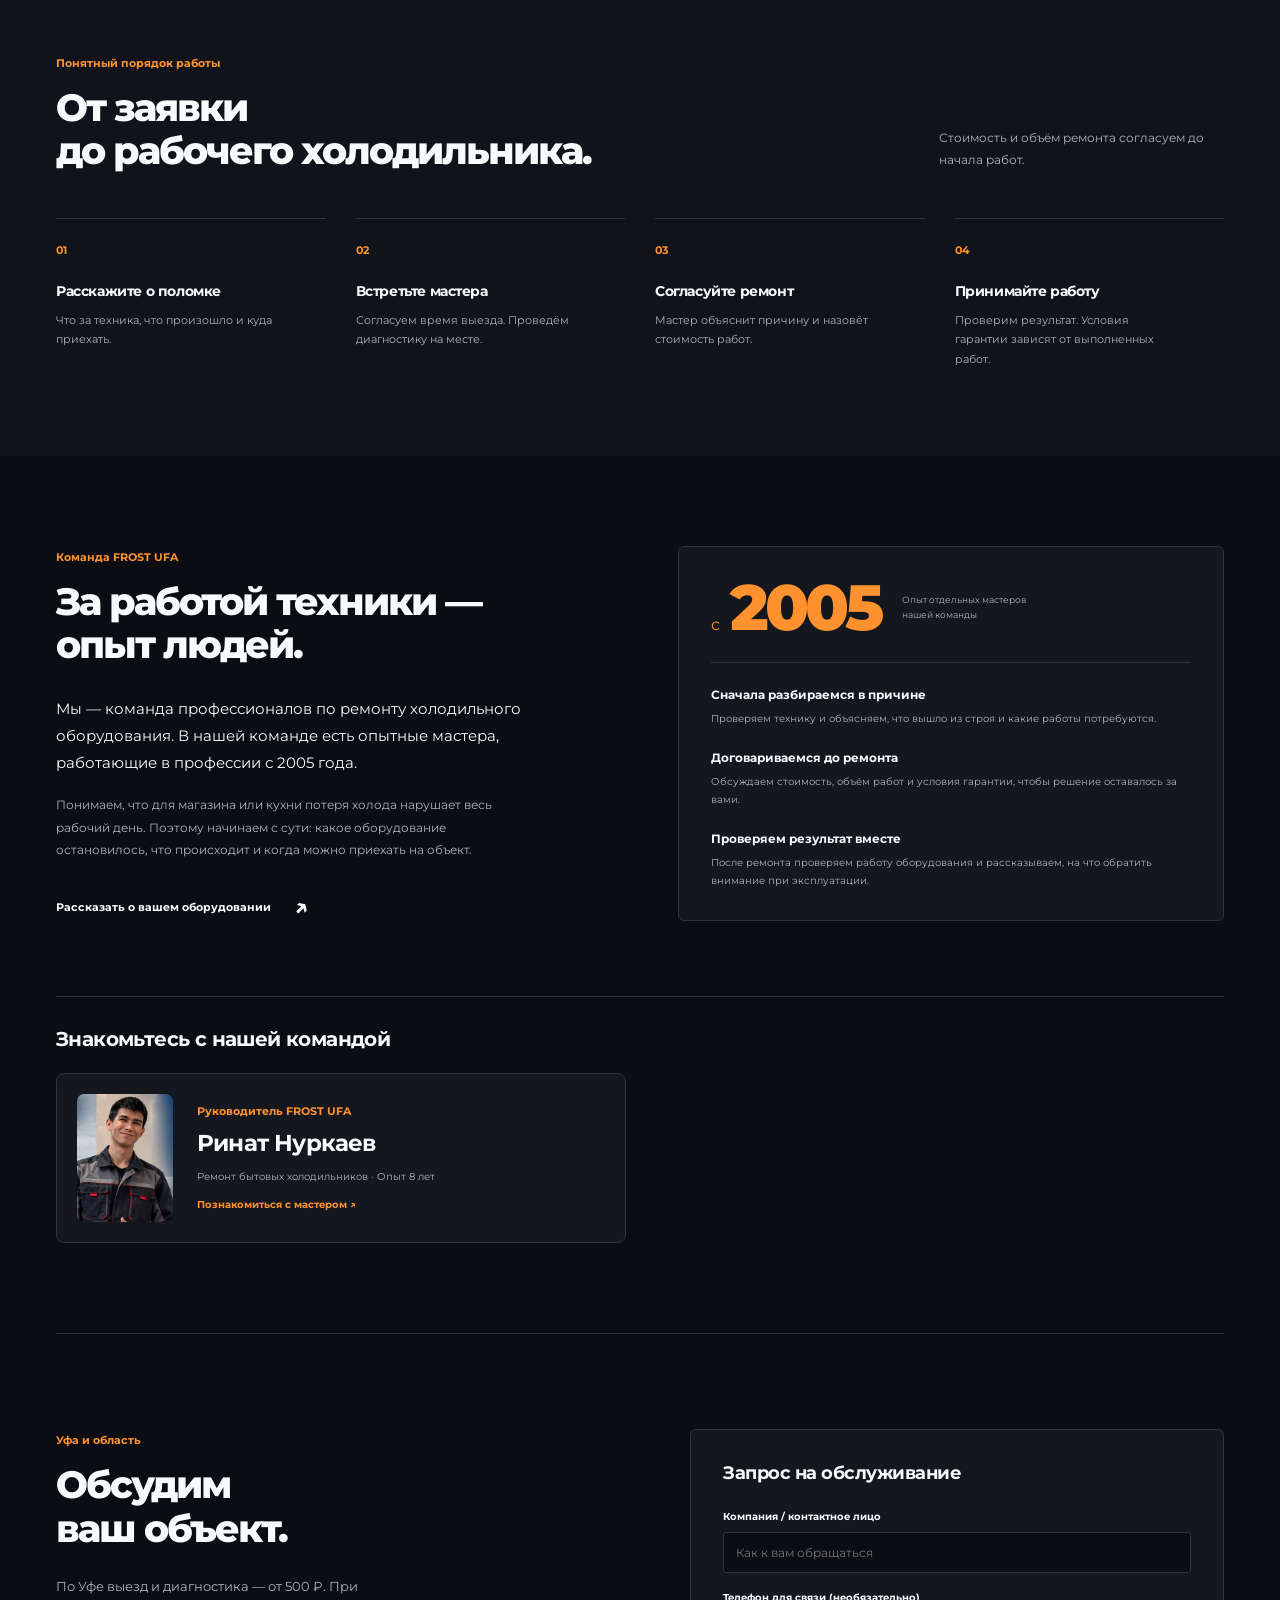
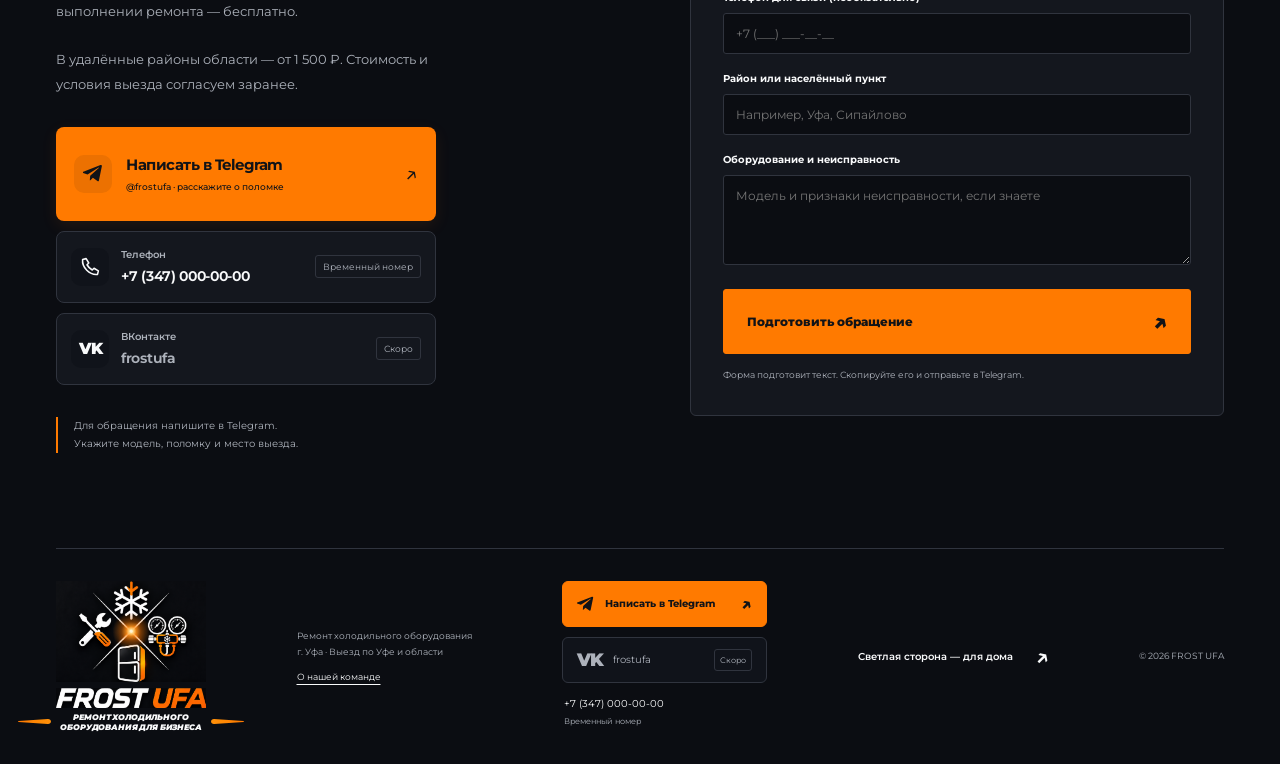
==== commit 48382ea7: "Animate fridge temperature failure and repair on door opening" ====
--- a/business.html
+++ b/business.html
@@ -1,2 +1,2 @@
 <!doctype html>
-<html lang="ru"><head><meta charset="UTF-8"><meta name="viewport" content="width=device-width,initial-scale=1"><meta name="theme-color" content="#0b0d12"><title>FROST UFA BUSINESS — ремонт холодильного оборудования в Уфе</title><meta name="description" content="Выездной ремонт холодильного оборудования для организаций в Уфе и области. Торговые витрины, холодильные шкафы, лари и камеры."><link rel="stylesheet" href="styles.css?v=20261103-16"><script src="app.js?v=20261103-16" defer></script><script src="seasons.js?v=20261103-15" defer></script><link rel="icon" href="favicon.ico?v=13" sizes="16x16 32x32 48x48"><link rel="icon" href="favicon.svg?v=13" type="image/svg+xml"><link rel="apple-touch-icon" href="apple-touch-icon.png?v=13" sizes="180x180"></head><body data-mode="business"><div id="app"></div></body></html>
+<html lang="ru"><head><meta charset="UTF-8"><meta name="viewport" content="width=device-width,initial-scale=1"><meta name="theme-color" content="#0b0d12"><title>FROST UFA BUSINESS — ремонт холодильного оборудования в Уфе</title><meta name="description" content="Выездной ремонт холодильного оборудования для организаций в Уфе и области. Торговые витрины, холодильные шкафы, лари и камеры."><link rel="stylesheet" href="styles.css?v=20261103-17"><script src="app.js?v=20261103-17" defer></script><script src="seasons.js?v=20261103-15" defer></script><link rel="icon" href="favicon.ico?v=13" sizes="16x16 32x32 48x48"><link rel="icon" href="favicon.svg?v=13" type="image/svg+xml"><link rel="apple-touch-icon" href="apple-touch-icon.png?v=13" sizes="180x180"><script src="fridge-animation.js?v=20261103-17" defer></script></head><body data-mode="business"><div id="app"></div></body></html>
--- a/styles.css
+++ b/styles.css
@@ -136,3 +136,10 @@
 .call-dialog-body{padding:17px 20px 20px}.call-dialog-body>p{font-size:11px;line-height:1.7;margin:0 0 15px}.contact-option{width:100%;display:flex;align-items:center;gap:13px;padding:16px 15px;background:var(--soft);color:var(--ink);border:1px solid var(--line);border-radius:12px;text-align:left;margin-top:10px;min-height:76px}.contact-option>span:nth-child(2){flex:1;min-width:0}.contact-option strong{display:block;font-size:12px;line-height:1.5;font-weight:800;letter-spacing:-.25px}.contact-option small{display:block;font-size:10px;font-weight:500;line-height:1.6;margin-top:3px}.contact-option-icon{display:flex;align-items:center;justify-content:center;width:28px;flex:none}.contact-option-icon svg{width:23px;height:23px}.contact-option-primary{background:var(--accent);color:#111317;border-color:var(--accent)}.contact-option:not(:disabled):hover{border-color:var(--accent)}.contact-option-primary:hover{background:#ff932e}.contact-option-unavailable{color:var(--muted);opacity:.72;cursor:default}.call-dialog-body .callback-disclaimer{font-size:9px;line-height:1.7;color:var(--muted);margin:16px 2px 0}
 @media(max-width:1100px){.header .call-master-trigger{font-size:10px;padding-inline:12px;gap:8px}}
 @media(max-width:760px){.header .call-master-trigger{width:100%;font-size:12px;justify-self:stretch}.call-dialog-header{padding:16px}.call-dialog-body{padding:14px 16px 18px}.contact-option{padding:14px 12px;gap:10px}.contact-option strong{font-size:11px}.contact-option small{font-size:9px}}
+.home-temperature{position:absolute;top:61px;left:23px}.home-temperature .temperature-display{display:inline-flex;align-items:baseline;gap:2px;min-width:70px;justify-content:center;font-size:20px;padding:6px 8px;border-color:#8b9da7;border-radius:3px}
+.temperature-display{font-variant-numeric:tabular-nums;transition:color .4s,background .4s,box-shadow .4s}.thermal-status{letter-spacing:0;font-size:9px;white-space:nowrap;text-align:right;align-self:center;color:var(--muted)}.thermal-status[data-condition=warming]{color:var(--orange-ink)}.thermal-status[data-condition=broken]{color:#c03923;font-weight:800}.thermal-status[data-condition=repaired]{color:#248066}
+.fridge[data-condition=warming] .temperature-display{color:#ffd18c;background:#31281c;border-color:#b58045}.fridge[data-condition=broken] .temperature-display{color:#ffb09b;background:#351b20;border-color:#da795f;animation:temperature-fault 1.6s ease-in-out infinite}.fridge[data-condition=repaired] .temperature-display{color:#b8fff0;background:#12352e;border-color:#78c2aa;box-shadow:0 0 12px #69deb436}
+.fridge[data-condition=broken] .inner-light{background:#ffc08d;box-shadow:0 0 12px 4px #ff7a0066}.fridge[data-condition=repaired] .inner-light{background:#e6ffff;box-shadow:0 0 12px 4px #a6f2ed88}
+body[data-mode=business] .thermal-status[data-condition=broken]{color:#ff9b7e}body[data-mode=business] .thermal-status[data-condition=repaired]{color:#91dfc8}
+@keyframes temperature-fault{0%,100%{box-shadow:0 0 3px #ff673333;filter:brightness(.9)}50%{box-shadow:0 0 14px #ff673377;filter:brightness(1.35)}}
+@media(prefers-reduced-motion:reduce){.temperature-display{transition:none}.fridge[data-condition=broken] .temperature-display{animation:none}}
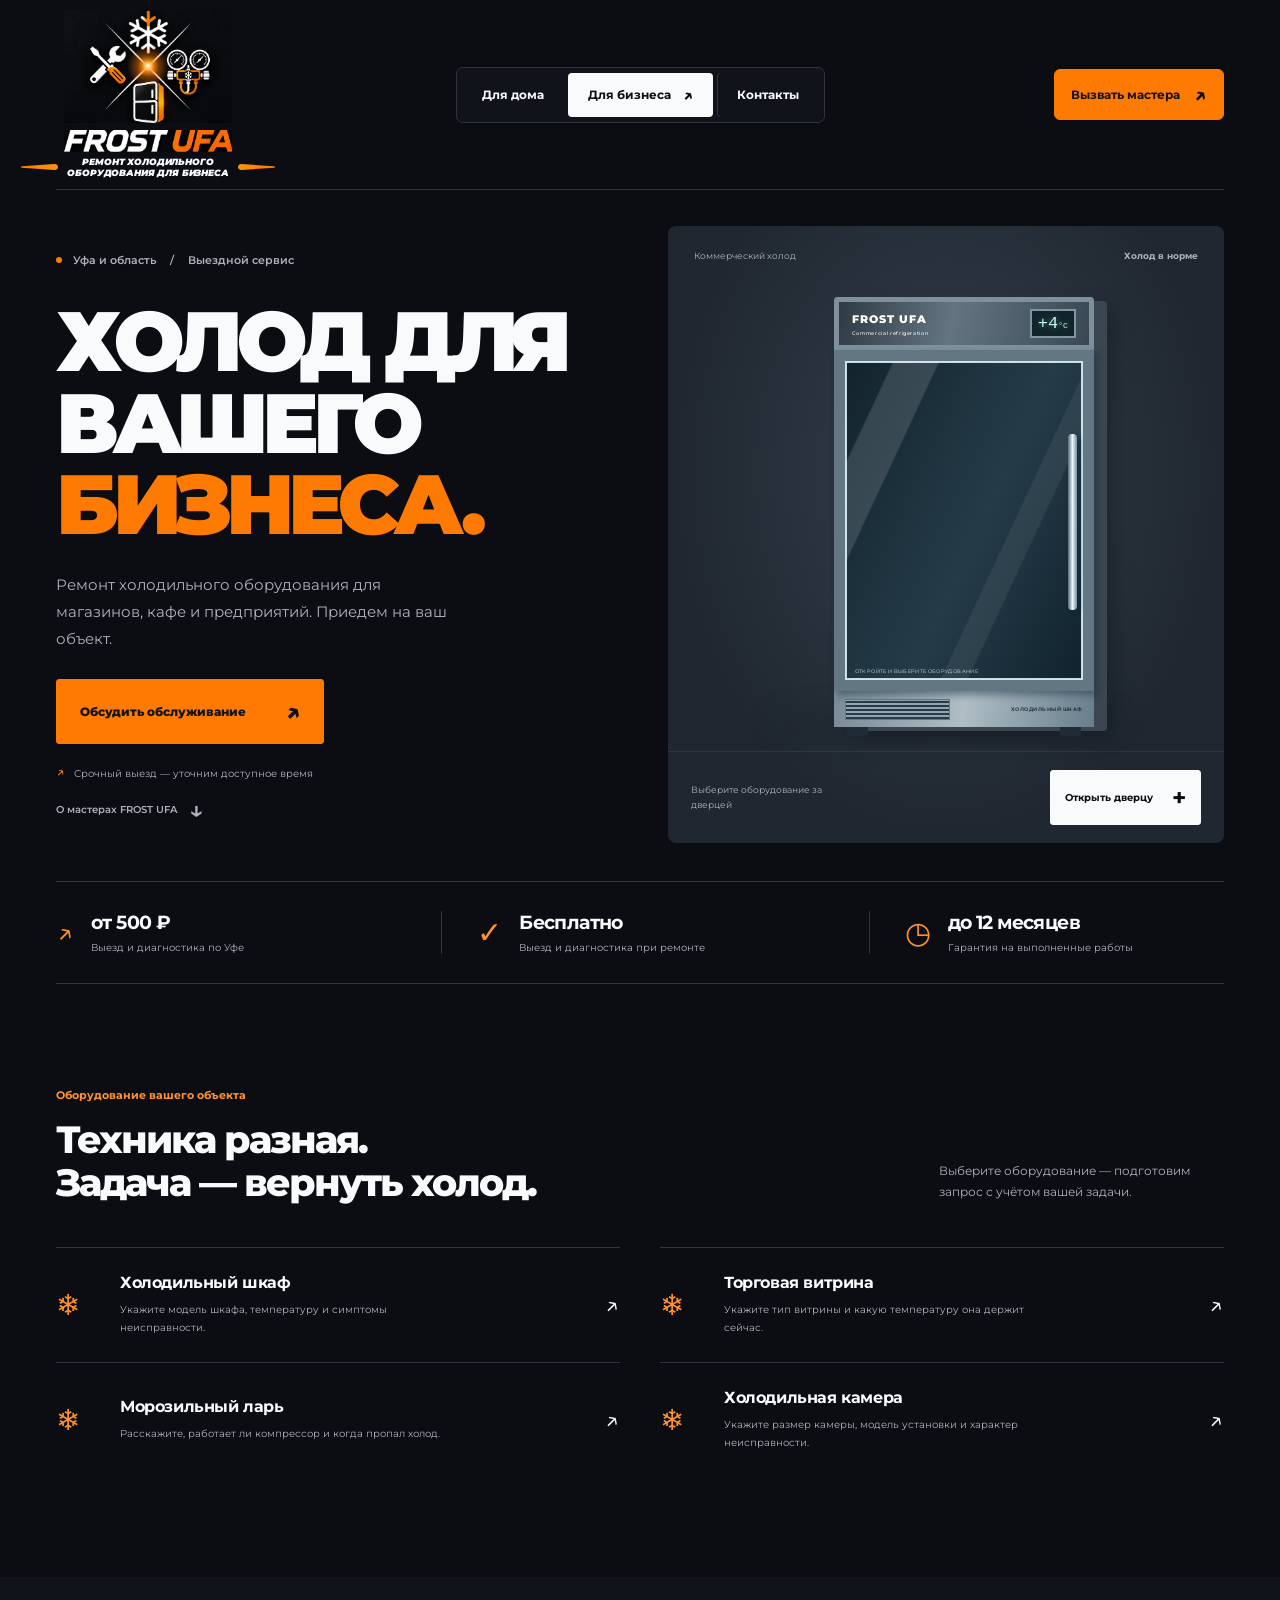
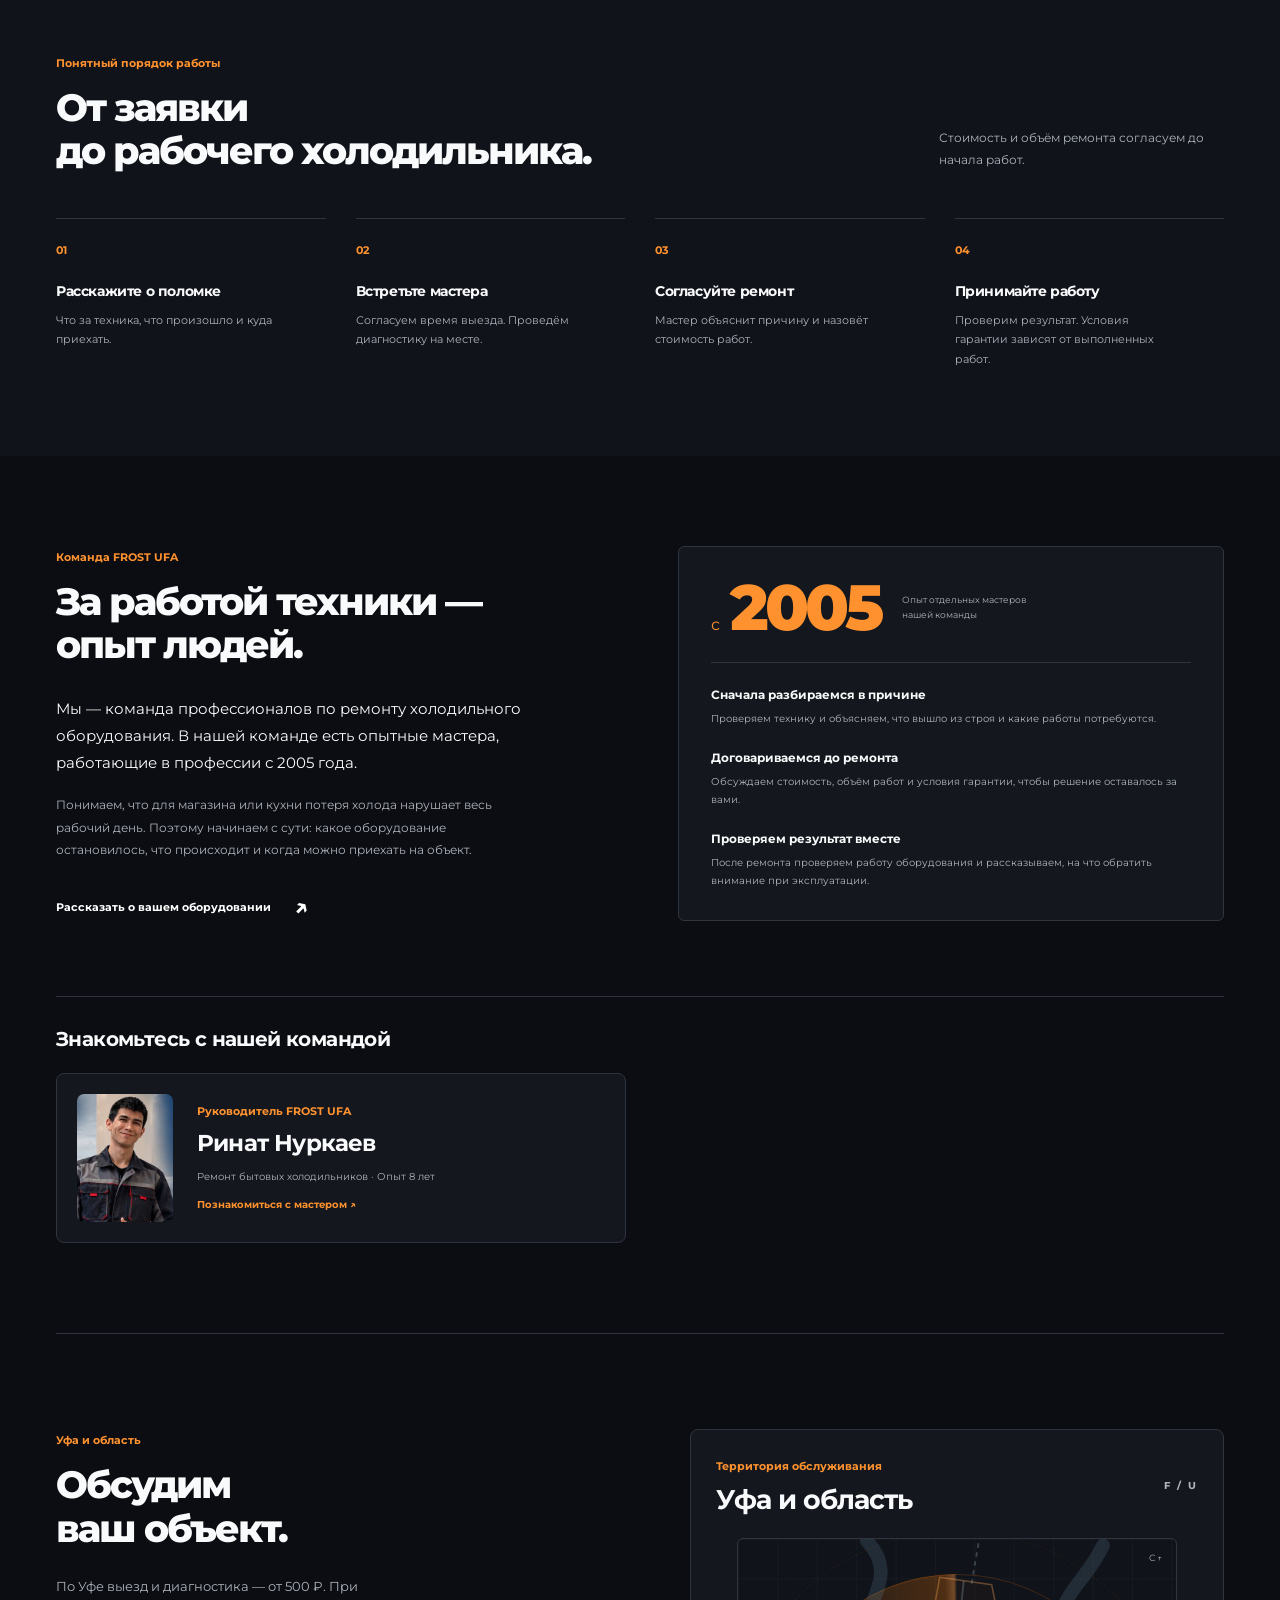
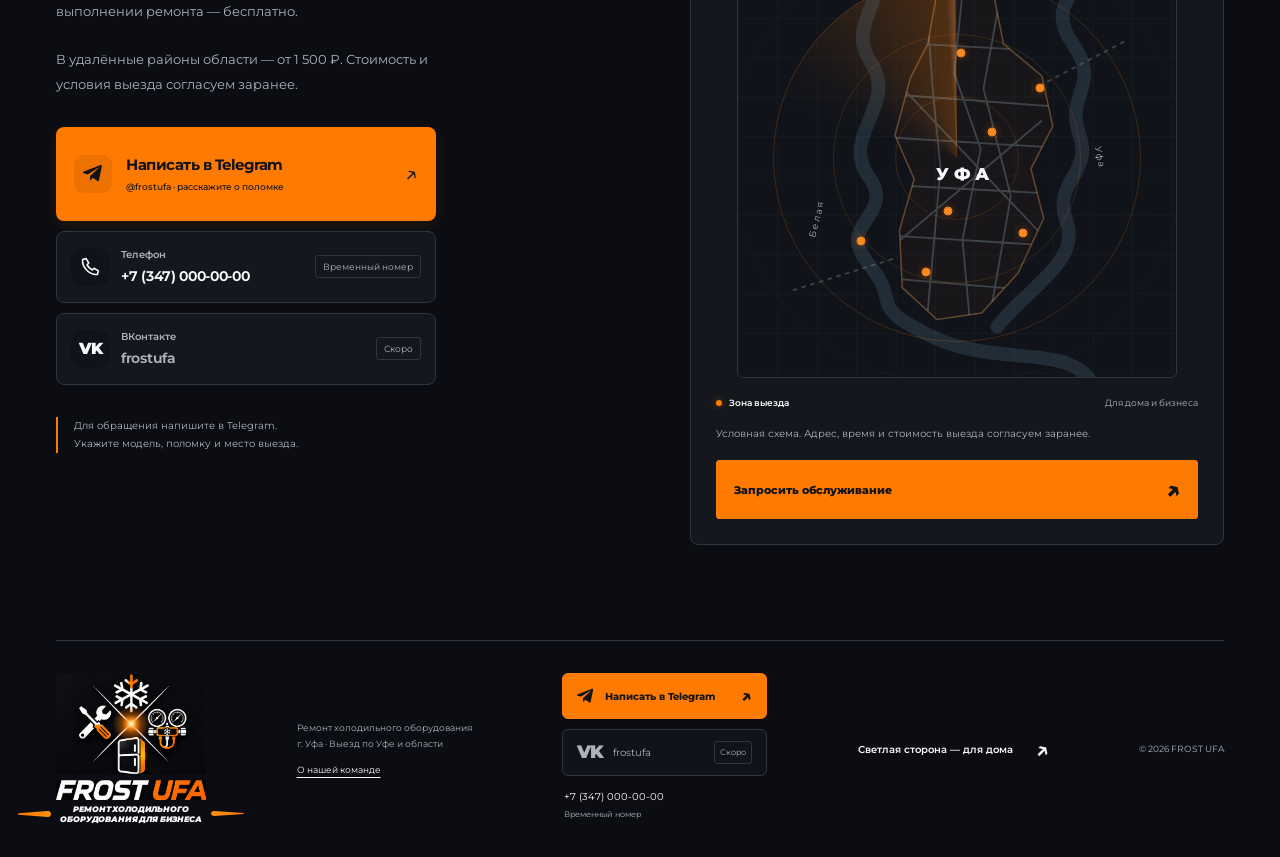
==== commit 96081330: "Move service requests into modal forms and add Ufa coverage radar map" ====
--- a/business.html
+++ b/business.html
@@ -1,2 +1,2 @@
 <!doctype html>
-<html lang="ru"><head><meta charset="UTF-8"><meta name="viewport" content="width=device-width,initial-scale=1"><meta name="theme-color" content="#0b0d12"><title>FROST UFA BUSINESS — ремонт холодильного оборудования в Уфе</title><meta name="description" content="Выездной ремонт холодильного оборудования для организаций в Уфе и области. Торговые витрины, холодильные шкафы, лари и камеры."><link rel="stylesheet" href="styles.css?v=20261103-17"><script src="app.js?v=20261103-17" defer></script><script src="seasons.js?v=20261103-15" defer></script><link rel="icon" href="favicon.ico?v=13" sizes="16x16 32x32 48x48"><link rel="icon" href="favicon.svg?v=13" type="image/svg+xml"><link rel="apple-touch-icon" href="apple-touch-icon.png?v=13" sizes="180x180"><script src="fridge-animation.js?v=20261103-17" defer></script></head><body data-mode="business"><div id="app"></div></body></html>
+<html lang="ru"><head><meta charset="UTF-8"><meta name="viewport" content="width=device-width,initial-scale=1"><meta name="theme-color" content="#0b0d12"><title>FROST UFA BUSINESS — ремонт холодильного оборудования в Уфе</title><meta name="description" content="Выездной ремонт холодильного оборудования для организаций в Уфе и области. Торговые витрины, холодильные шкафы, лари и камеры."><link rel="stylesheet" href="styles.css?v=20261103-18"><script src="app.js?v=20261103-18" defer></script><script src="seasons.js?v=20261103-15" defer></script><link rel="icon" href="favicon.ico?v=13" sizes="16x16 32x32 48x48"><link rel="icon" href="favicon.svg?v=13" type="image/svg+xml"><link rel="apple-touch-icon" href="apple-touch-icon.png?v=13" sizes="180x180"><script src="fridge-animation.js?v=20261103-17" defer></script></head><body data-mode="business"><div id="app"></div></body></html>
--- a/styles.css
+++ b/styles.css
@@ -143,3 +143,22 @@
 body[data-mode=business] .thermal-status[data-condition=broken]{color:#ff9b7e}body[data-mode=business] .thermal-status[data-condition=repaired]{color:#91dfc8}
 @keyframes temperature-fault{0%,100%{box-shadow:0 0 3px #ff673333;filter:brightness(.9)}50%{box-shadow:0 0 14px #ff673377;filter:brightness(1.35)}}
 @media(prefers-reduced-motion:reduce){.temperature-display{transition:none}.fridge[data-condition=broken] .temperature-display{animation:none}}
+
+.team-contact.js-request-form{background:none;border:0;padding:0;text-align:left}
+dialog.request-dialog{width:min(520px,calc(100% - 30px));padding:0;max-height:calc(100dvh - 32px);border-radius:14px;overflow:auto}
+.request-dialog .call-dialog-header{position:sticky;top:0;z-index:1;background:var(--paper)}
+.request-dialog form{border:0;border-radius:0;padding:5px 25px 25px;background:var(--paper)}
+.request-dialog .call-dialog-header h2{font-size:20px}
+.coverage-card{border:1px solid var(--line);border-radius:8px;background:var(--paper);padding:25px;min-width:0}
+.coverage-heading{display:flex;align-items:center;justify-content:space-between;gap:20px;margin-bottom:22px}.coverage-heading h3{font-size:27px;letter-spacing:-1px;margin:9px 0 0}.coverage-mark{font-size:10px;letter-spacing:2px;color:var(--muted);font-weight:750}
+.radar-stage{position:relative;aspect-ratio:1;width:100%;max-width:440px;margin-inline:auto;overflow:hidden;border-radius:6px;border:1px solid var(--line);background:var(--soft);isolation:isolate;background-image:linear-gradient(#8294a30c 1px,transparent 1px),linear-gradient(90deg,#8294a30c 1px,transparent 1px);background-size:9% 9%}
+.coverage-map{position:absolute;inset:0;width:100%;height:100%;z-index:1}.map-rivers{stroke:#92b3c333;stroke-width:15}.map-land{fill:#ff7a000a;stroke:#d0a07166;stroke-width:1.7}.map-streets{stroke:#94a2aa77;stroke-width:2}.map-road-outside{stroke:#94a2aa55;stroke-width:2;stroke-dasharray:5 5}.map-city-label{fill:var(--ink);font-family:Montserrat,Arial,sans-serif;font-size:19px;font-weight:850;letter-spacing:5px}.map-water-label{fill:var(--muted);font-size:10px;font-family:Montserrat,Arial,sans-serif;letter-spacing:2px}
+.radar-rings{position:absolute;inset:8%;border-radius:50%;border:1px solid #ff7a0033;z-index:0}.radar-rings i{position:absolute;border:1px solid #ff7a0029;border-radius:50%;inset:16%}.radar-rings i:nth-child(2){inset:33%}.radar-rings i:nth-child(3){inset:-12%;border-style:dashed;opacity:.5}
+.radar-sweep{position:absolute;inset:8%;border-radius:50%;background:conic-gradient(from 0deg,transparent 0deg 286deg,#ff7a0007 300deg,#ff7a003d 356deg,#ff9a4666 359deg,transparent 360deg);animation:coverage-sweep 9s linear infinite;z-index:0}
+.radar-point{position:absolute;display:block;width:7px;height:7px;transform:translate(-50%,-50%);border-radius:50%;background:#ff8b20;box-shadow:0 0 9px #ff7a0099;z-index:2}.radar-point:after{content:'';position:absolute;inset:-1px;border-radius:50%;border:1px solid #ff8b20;animation:coverage-ping 3.4s ease-out infinite;animation-delay:var(--pulse-delay)}
+.radar-compass{position:absolute;right:14px;top:13px;font-size:9px;color:var(--muted);z-index:2}.coverage-legend{display:flex;align-items:center;justify-content:space-between;gap:12px;font-size:9px;color:var(--muted);margin-top:19px}.coverage-legend>span:first-child{display:flex;align-items:center;gap:7px;color:var(--ink);font-weight:600}.coverage-legend i{width:6px;height:6px;display:inline-block;border-radius:50%;background:var(--accent);box-shadow:0 0 7px #ff7a0077}.coverage-note{font-size:10px;line-height:1.8;color:var(--muted);margin:17px 0}.radar-request{display:flex;width:100%;font-size:11px;padding:14px 17px;min-height:49px}
+body[data-mode=business] .map-rivers{stroke:#6c93a333}body[data-mode=business] .map-land{fill:#ff7a0008;stroke:#ffab5755}body[data-mode=business] .map-streets{stroke:#96abb54d}
+@keyframes coverage-sweep{to{transform:rotate(360deg)}}
+@keyframes coverage-ping{0%{transform:scale(1);opacity:.85}85%,100%{transform:scale(4.5);opacity:0}}
+@media(max-width:760px){.coverage-card{padding:20px}.request-dialog form{padding:3px 20px 22px}.coverage-heading h3{font-size:24px}.coverage-note{font-size:9px}.coverage-legend{font-size:8px}}
+@media(prefers-reduced-motion:reduce){.radar-sweep,.radar-point:after{animation:none}.radar-point:after{transform:scale(2);opacity:.3}}
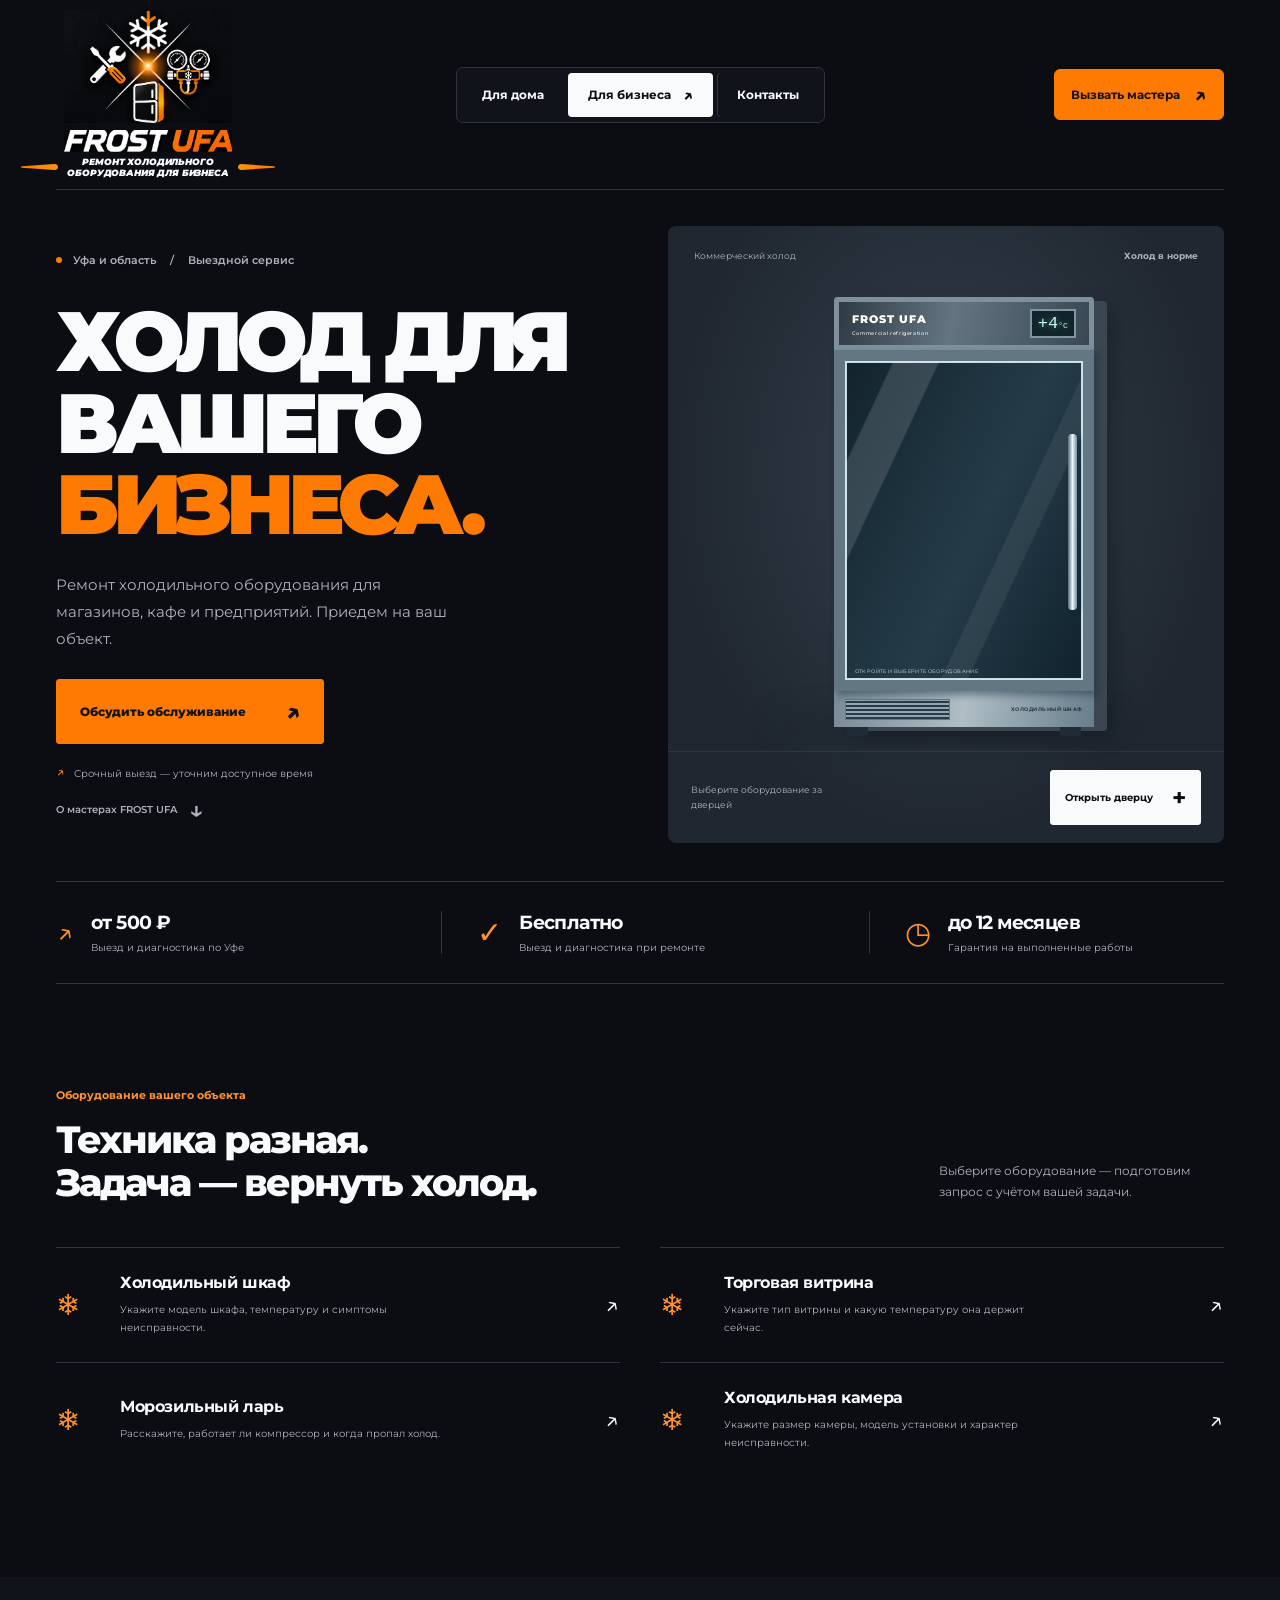
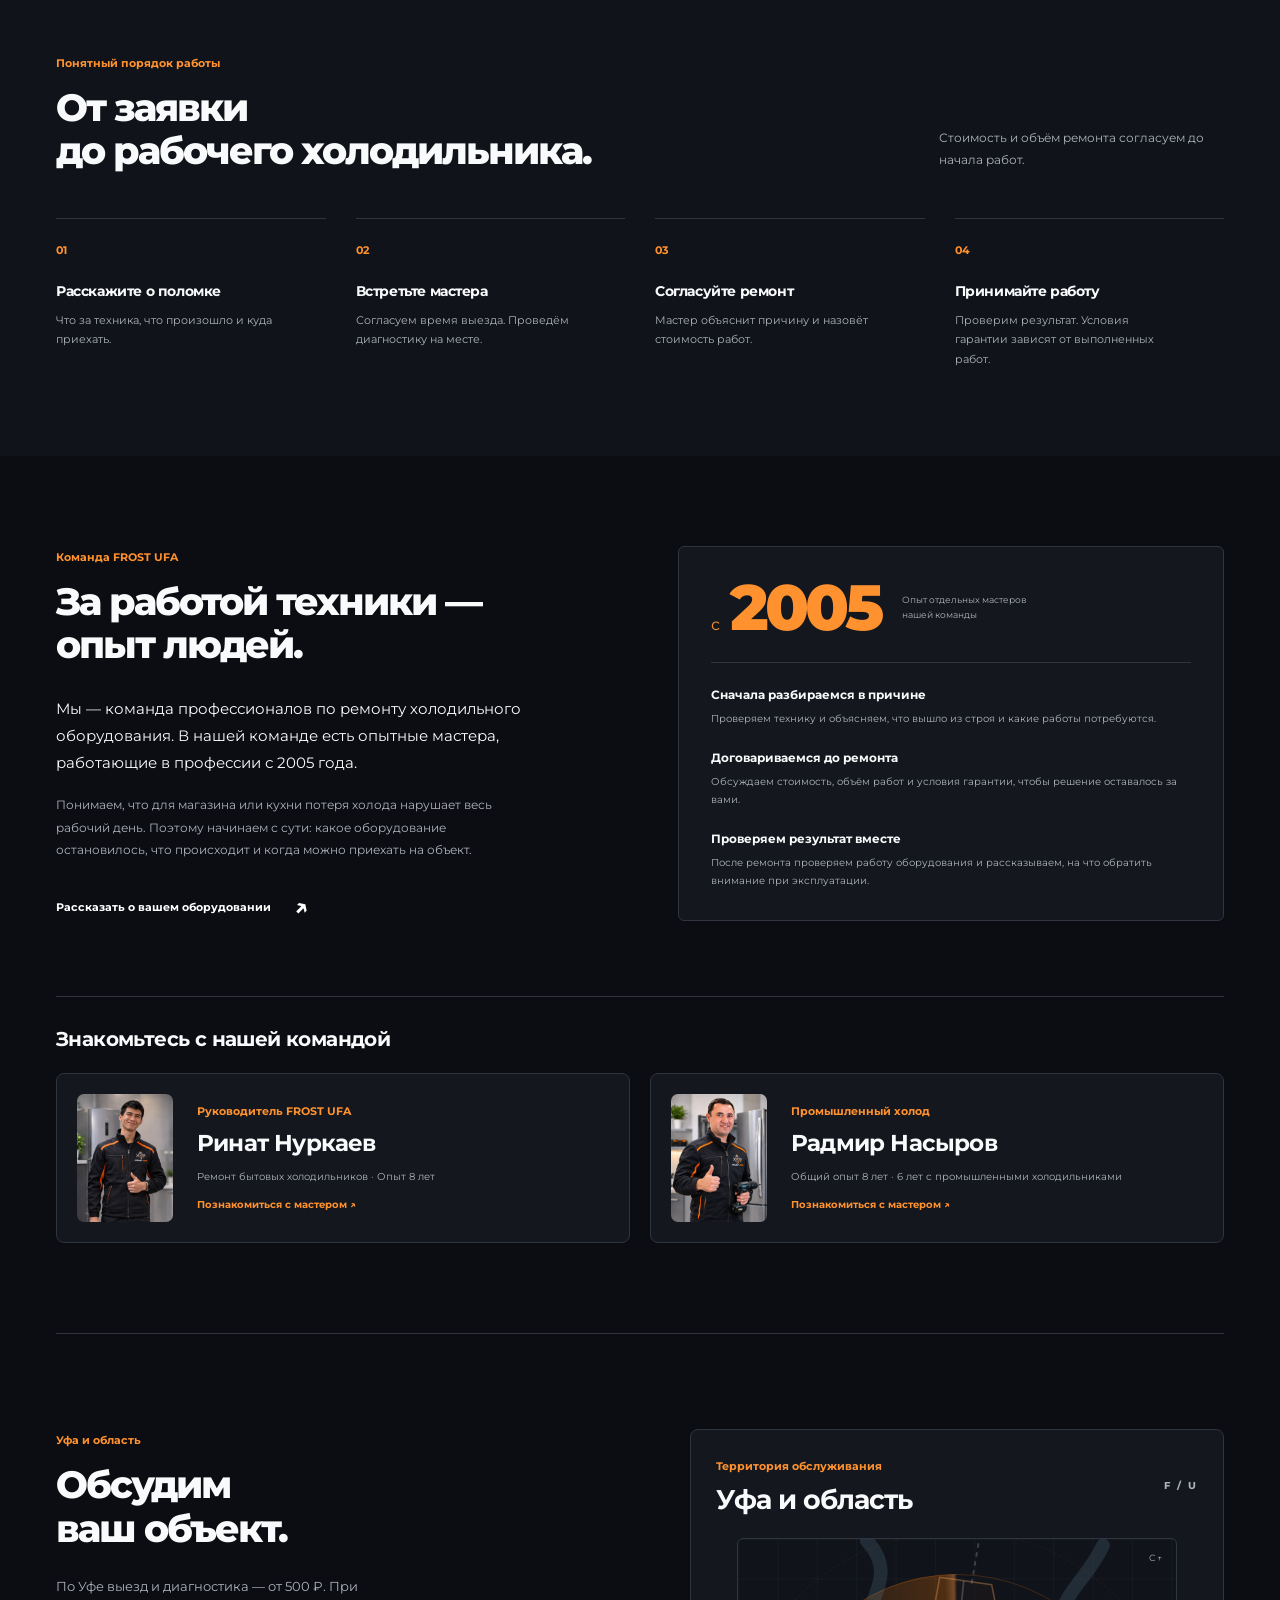
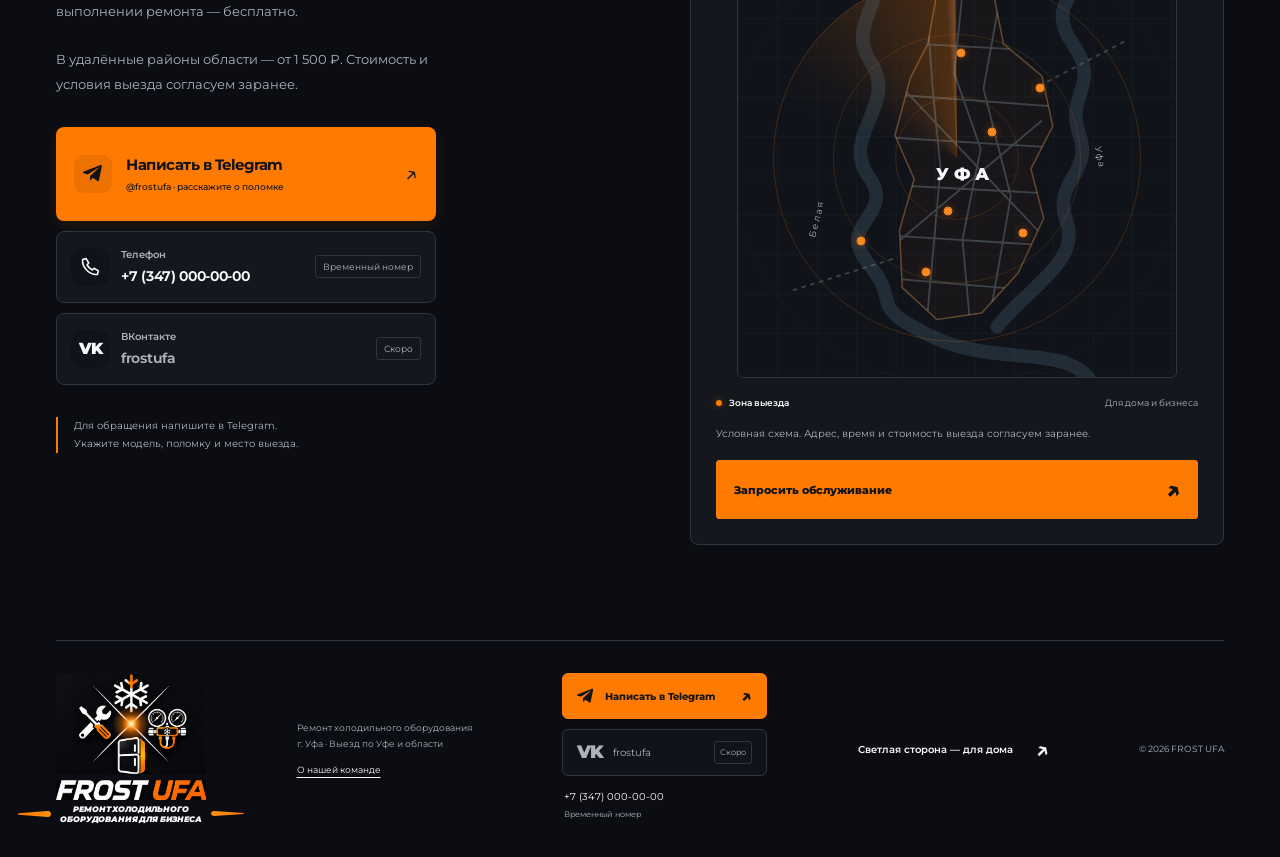
==== commit beb1856f: "Add Radmir Nasyrov profile and branded uniforms for both technicians" ====
--- a/business.html
+++ b/business.html
@@ -1,2 +1,42 @@
 <!doctype html>
-<html lang="ru"><head><meta charset="UTF-8"><meta name="viewport" content="width=device-width,initial-scale=1"><meta name="theme-color" content="#0b0d12"><title>FROST UFA BUSINESS — ремонт холодильного оборудования в Уфе</title><meta name="description" content="Выездной ремонт холодильного оборудования для организаций в Уфе и области. Торговые витрины, холодильные шкафы, лари и камеры."><link rel="stylesheet" href="styles.css?v=20261103-18"><script src="app.js?v=20261103-18" defer></script><script src="seasons.js?v=20261103-15" defer></script><link rel="icon" href="favicon.ico?v=13" sizes="16x16 32x32 48x48"><link rel="icon" href="favicon.svg?v=13" type="image/svg+xml"><link rel="apple-touch-icon" href="apple-touch-icon.png?v=13" sizes="180x180"><script src="fridge-animation.js?v=20261103-17" defer></script></head><body data-mode="business"><div id="app"></div></body></html>
+<html lang="ru"><head><meta charset="UTF-8"><meta name="viewport" content="width=device-width,initial-scale=1"><meta name="theme-color" content="#0b0d12"><title>FROST UFA BUSINESS — ремонт холодильного оборудования в Уфе</title><meta name="description" content="Выездной ремонт холодильного оборудования для организаций в Уфе и области. Торговые витрины, холодильные шкафы, лари и камеры."><link rel="preconnect" href="https://fonts.googleapis.com"><link rel="preconnect" href="https://fonts.gstatic.com" crossorigin><link rel="stylesheet" href="https://fonts.googleapis.com/css2?family=Montserrat:wght@400;500;600;650;700;750;800;850;900&display=swap"><link rel="stylesheet" href="styles.css?v=20261103-21"><script src="app.js?v=20261103-21" defer></script><script src="seasons.js?v=20261103-20" defer></script><link rel="icon" href="favicon.ico?v=13" sizes="16x16 32x32 48x48"><link rel="icon" href="favicon.svg?v=13" type="image/svg+xml"><link rel="apple-touch-icon" href="apple-touch-icon.png?v=13" sizes="180x180"><script src="fridge-animation.js?v=20261103-17" defer></script><link rel="canonical" href="https://achtung666.github.io/-frostufa/business.html"><meta property="og:type" content="website"><meta property="og:locale" content="ru_RU"><meta property="og:site_name" content="FROST UFA"><meta property="og:title" content="FROST UFA BUSINESS — ремонт холодильного оборудования в Уфе"><meta property="og:description" content="Выездной ремонт холодильного оборудования для организаций в Уфе и области. Торговые витрины, холодильные шкафы, лари и камеры."><meta property="og:url" content="https://achtung666.github.io/-frostufa/business.html"><meta property="og:image" content="https://achtung666.github.io/-frostufa/assets/logo-light.png"><meta name="twitter:card" content="summary"></head><body data-mode="business"><div id="app">
+<header class="header wrap">
+ <a href="business.html" class="brand brand-artwork" aria-label="FROST UFA — главная"><span class="logo-lockup"><span class="logo-emblem" aria-hidden="true"><img class="brand-image" src="assets/logo-dark.png" width="1245" height="895" alt=""></span><span class="logo-name"><img class="brand-image" src="assets/logo-dark.png" width="1245" height="895" alt="FROST UFA"></span><span class="logo-caption"><span>Ремонт холодильного<br>оборудования для бизнеса</span></span></span></a>
+ <nav class="audiences" aria-label="Навигация"><a href="index.html" >Для дома</a><a href="business.html" aria-current="page">Для бизнеса <span aria-hidden="true">↗</span></a><a href="#contacts" class="contacts-nav">Контакты</a></nav>
+ <button type="button" id="openContactDialog" class="header-cta call-master-trigger" aria-haspopup="dialog" aria-controls="contactDialog">Вызвать мастера <span aria-hidden="true">↗</span></button>
+</header>
+<main>
+ <section class="hero wrap" aria-labelledby="hero-title">
+  <div class="hero-copy"><div class="location"><span></span> Уфа и область <i>/</i> Выездной сервис</div>
+   <h1 id="hero-title">ХОЛОД ДЛЯ<br>ВАШЕГО<br><em>БИЗНЕСА.</em></h1>
+   <p class="intro">Ремонт холодильного оборудования для магазинов, кафе и предприятий. Приедем на ваш объект.</p>
+   <button type="button" class="button js-request-form">Обсудить обслуживание <span aria-hidden="true">↗</span></button>
+   <p class="urgent"><span>↗</span> Срочный выезд — уточним доступное время</p>
+   <a class="team-link" href="#team">О мастерах FROST UFA <span aria-hidden="true">↓</span></a>
+  </div>
+  <div class="showroom"><div class="scene-caption"><span>Коммерческий холод</span><span class="serial thermal-status" id="fridgeStatus">Холод в норме</span></div>
+   <div class="fridge-space"><div class="fridge commercial-fridge" id="fridge">
+    <div class="cabinet-canopy"><span>FROST UFA<small>Commercial refrigeration</small></span><span class="temperature-display" id="fridgeReadout" role="img" aria-label="Демонстрация температуры холодильника"><span id="fridgeTemperature" aria-hidden="true">+4</span><small aria-hidden="true">°C</small></span></div><div class="cabinet-plinth"><span class="vent-grille"></span><span class="cabinet-label">Холодильный шкаф</span></div><span class="cabinet-foot foot-left"></span><span class="cabinet-foot foot-right"></span>
+    <div class="inside"><div class="inner-light"></div><div class="inside-title">Что нужно отремонтировать?</div><div class="shelf-menu"><button type="button" data-choice="0"><span>Холодильный шкаф</span><span aria-hidden="true">↗</span></button><button type="button" data-choice="1"><span>Торговая витрина</span><span aria-hidden="true">↗</span></button><button type="button" data-choice="2"><span>Морозильный ларь</span><span aria-hidden="true">↗</span></button><button type="button" data-choice="3"><span>Холодильная камера</span><span aria-hidden="true">↗</span></button></div><div class="crisper"><span>FROST UFA</span><small>Холод вернётся.</small></div></div>
+    <div class="fridge-door"><div class="glass-reflection"></div><span class="commercial-handle"></span><span class="glass-caption">Откройте и выберите оборудование</span></div>
+   </div></div>
+   <div class="scene-controls"><span class="scene-help" id="sceneHelp">Выберите оборудование за дверцей</span><button type="button" class="door-toggle" id="doorToggle" aria-expanded="false" aria-controls="fridge">Открыть дверцу <span aria-hidden="true">+</span></button></div>
+  </div>
+ </section>
+ <section class="conditions wrap" aria-label="Условия выезда"><div><span class="condition-icon">↗</span><p><strong>от 500 ₽</strong><span>Выезд и диагностика по Уфе</span></p></div><div><span class="condition-icon">✓</span><p><strong>Бесплатно</strong><span>Выезд и диагностика при ремонте</span></p></div><div><span class="condition-icon">◷</span><p><strong>до 12 месяцев</strong><span>Гарантия на выполненные работы</span></p></div></section>
+ <section class="service-section wrap" id="services"><div class="section-heading"><div><span class="section-kicker">Оборудование вашего объекта</span><h2>Техника разная.<br>Задача — вернуть холод.</h2></div><p>Выберите оборудование — подготовим запрос с учётом вашей задачи.</p></div>
+  <div class="service-list"><button type="button" class="service" data-choice="0"><span class="service-sign">❄</span><span><strong>Холодильный шкаф</strong><small>Укажите модель шкафа, температуру и симптомы неисправности.</small></span><span aria-hidden="true">↗</span></button><button type="button" class="service" data-choice="1"><span class="service-sign">❄</span><span><strong>Торговая витрина</strong><small>Укажите тип витрины и какую температуру она держит сейчас.</small></span><span aria-hidden="true">↗</span></button><button type="button" class="service" data-choice="2"><span class="service-sign">❄</span><span><strong>Морозильный ларь</strong><small>Расскажите, работает ли компрессор и когда пропал холод.</small></span><span aria-hidden="true">↗</span></button><button type="button" class="service" data-choice="3"><span class="service-sign">❄</span><span><strong>Холодильная камера</strong><small>Укажите размер камеры, модель установки и характер неисправности.</small></span><span aria-hidden="true">↗</span></button></div>
+ </section>
+ <section class="process-section"><div class="wrap"><div class="section-heading"><div><span class="section-kicker">Понятный порядок работы</span><h2>От заявки<br>до рабочего холодильника.</h2></div><p>Стоимость и объём ремонта согласуем до начала работ.</p></div><ol class="steps"><li><span>01</span><h3>Расскажите о поломке</h3><p>Что за техника, что произошло и куда приехать.</p></li><li><span>02</span><h3>Встретьте мастера</h3><p>Согласуем время выезда. Проведём диагностику на месте.</p></li><li><span>03</span><h3>Согласуйте ремонт</h3><p>Мастер объяснит причину и назовёт стоимость работ.</p></li><li><span>04</span><h3>Принимайте работу</h3><p>Проверим результат. Условия гарантии зависят от выполненных работ.</p></li></ol></div></section>
+ <section class="team-section wrap" id="team" aria-labelledby="team-title">
+  <div class="team-intro"><span class="section-kicker">Команда FROST UFA</span><h2 id="team-title">За работой техники —<br>опыт людей.</h2><p class="team-lead">Мы — команда профессионалов по ремонту холодильного оборудования. В нашей команде есть опытные мастера, работающие в профессии с 2005 года.</p><p>Понимаем, что для магазина или кухни потеря холода нарушает весь рабочий день. Поэтому начинаем с сути: какое оборудование остановилось, что происходит и когда можно приехать на объект.</p><button type="button" class="team-contact js-request-form">Рассказать о вашем оборудовании <span aria-hidden="true">↗</span></button></div>
+  <div class="team-practice"><div class="experience-mark"><span>с</span><strong>2005</strong><p>Опыт отдельных мастеров<br>нашей команды</p></div><div class="team-principles"><article><h3>Сначала разбираемся в причине</h3><p>Проверяем технику и объясняем, что вышло из строя и какие работы потребуются.</p></article><article><h3>Договариваемся до ремонта</h3><p>Обсуждаем стоимость, объём работ и условия гарантии, чтобы решение оставалось за вами.</p></article><article><h3>Проверяем результат вместе</h3><p>После ремонта проверяем работу оборудования и рассказываем, на что обратить внимание при эксплуатации.</p></article></div></div>
+  <div class="team-members"><h3>Знакомьтесь с нашей командой</h3><div class="team-members-grid"><a class="team-member" href="master-1.html"><span class="master-photo team-member-photo"><img src="assets/rinat-uniform.jpg" width="600" height="800" alt="Ринат Нуркаев" loading="lazy" decoding="async"></span><span class="team-member-copy"><span class="section-kicker">Руководитель FROST UFA</span><strong>Ринат Нуркаев</strong><span>Ремонт бытовых холодильников · Опыт 8 лет</span><span class="team-member-link">Познакомиться с мастером ↗</span></span></a><a class="team-member" href="master-2.html"><span class="master-photo team-member-photo"><img src="assets/radmir-uniform.jpg" width="600" height="800" alt="Радмир Насыров" loading="lazy" decoding="async"></span><span class="team-member-copy"><span class="section-kicker">Промышленный холод</span><strong>Радмир Насыров</strong><span>Общий опыт 8 лет · 6 лет с промышленными холодильниками</span><span class="team-member-link">Познакомиться с мастером ↗</span></span></a></div></div>
+ </section>
+ <section class="request-section wrap" id="request"><div class="request-copy"><span class="section-kicker">Уфа и область</span><h2>Обсудим<br>ваш объект.</h2><p>По Уфе выезд и диагностика — от 500 ₽. При выполнении ремонта — бесплатно.</p><p>В удалённые районы области — от 1 500 ₽. Стоимость и условия выезда согласуем заранее.</p><div class="contact-details" id="contacts"><a class="telegram-contact" href="https://t.me/frostufa" target="_blank" rel="noopener noreferrer"><span class="contact-icon telegram-icon"><svg viewBox="0 0 24 24" fill="currentColor" aria-hidden="true"><path d="M21.6 3.4 18.2 20c-.2 1-1 1.2-1.7.7l-5.2-3.8-2.5 2.4c-.3.3-.5.5-1 .5l.4-5.3L18 5.6c.4-.4-.1-.6-.6-.3L5.2 13l-5-1.6c-1-.3-1-1 .2-1.5L20 2.4c.9-.3 1.7.2 1.6 1Z"/></svg></span><span class="contact-copy"><strong>Написать в Telegram</strong><small>@frostufa · расскажите о поломке</small></span><span aria-hidden="true">↗</span></a><div class="contact-row"><span class="contact-icon"><svg viewBox="0 0 24 24" fill="none" stroke="currentColor" stroke-width="1.8" stroke-linecap="round" stroke-linejoin="round" aria-hidden="true"><path d="m7 3 3 5-2 2a15 15 0 0 0 6 6l2-2 5 3-1 4C11 22 2 13 3 4Z"/></svg></span><span class="contact-copy"><small>Телефон</small><strong>+7 (347) 000-00-00</strong></span><span class="contact-status">Временный номер</span></div><div class="contact-row contact-pending"><span class="contact-icon vk-icon" aria-hidden="true">VK</span><span class="contact-copy"><small>ВКонтакте</small><strong>frostufa</strong></span><span class="contact-status">Скоро</span></div></div><div class="contact-note">Для обращения напишите в Telegram.<br>Укажите модель, поломку и место выезда.</div></div>
+ <aside class="coverage-card" aria-labelledby="coverageTitle"><div class="coverage-heading"><div><span class="section-kicker">Территория обслуживания</span><h3 id="coverageTitle">Уфа и область</h3></div><span class="coverage-mark" aria-hidden="true">F / U</span></div><div class="radar-stage"><svg class="coverage-map" viewBox="0 0 480 480" role="img" aria-label="Схематичная карта Уфы и территории выезда"><defs><clipPath id="ufa-streets"><path d="M221 42 278 50 291 115 333 150 345 205 321 252 335 306 307 366 267 410 218 417 180 382 177 319 193 263 172 215 189 152 208 115Z"/></clipPath></defs><g class="map-rivers" fill="none" stroke-linecap="round"><path d="M141 2C187 49 113 87 145 134S111 216 143 260 105 310 143 356 139 399 209 434 356 444 385 482"/><path d="M400 7C378 55 335 70 367 115S358 171 374 214 344 265 360 309 320 380 284 425"/></g><path class="map-land" d="M221 42 278 50 291 115 333 150 345 205 321 252 335 306 307 366 267 410 218 417 180 382 177 319 193 263 172 215 189 152 208 115Z"/><g class="map-streets" clip-path="url(#ufa-streets)" fill="none"><path d="M250 20 237 147 266 230 246 329 256 440M205 50 214 172 222 251 208 407M288 60 269 164 299 282 278 402M160 113 344 123M150 169 354 184M143 216 370 230M155 269 364 280M150 324 360 337M180 373 333 386M165 147 331 322M174 333 333 199"/></g><text class="map-city-label" x="249" y="264" text-anchor="middle">УФА</text><text class="map-water-label" x="84" y="328" transform="rotate(-76 84 328)">Белая</text><text class="map-water-label" x="391" y="228" transform="rotate(80 391 228)">Уфа</text><path class="map-road-outside" d="M60 385 175 349M330 161 426 111M256 49 264 2" fill="none"/></svg><div class="radar-rings" aria-hidden="true"><i></i><i></i><i></i></div><div class="radar-sweep" aria-hidden="true"></div><i class="radar-point" style="left:51%;top:26%;--pulse-delay:0s" aria-hidden="true"></i><i class="radar-point" style="left:58%;top:44%;--pulse-delay:1.2s" aria-hidden="true"></i><i class="radar-point" style="left:48%;top:62%;--pulse-delay:2.4s" aria-hidden="true"></i><i class="radar-point" style="left:43%;top:76%;--pulse-delay:3.7s" aria-hidden="true"></i><i class="radar-point" style="left:65%;top:67%;--pulse-delay:4.9s" aria-hidden="true"></i><i class="radar-point" style="left:28%;top:69%;--pulse-delay:6.1s" aria-hidden="true"></i><i class="radar-point" style="left:69%;top:34%;--pulse-delay:7.2s" aria-hidden="true"></i><span class="radar-compass" aria-hidden="true">С ↑</span></div><div class="coverage-legend"><span><i aria-hidden="true"></i> Зона выезда</span><span>Для дома и бизнеса</span></div><p class="coverage-note">Условная схема. Адрес, время и стоимость выезда согласуем заранее.</p><button type="button" class="button radar-request js-request-form">Запросить обслуживание <span aria-hidden="true">↗</span></button></aside>
+ </section>
+</main>
+<footer class="wrap"><a class="footer-logo" href="business.html"><span class="logo-lockup"><span class="logo-emblem" aria-hidden="true"><img class="brand-image" src="assets/logo-dark.png" width="1245" height="895" alt=""></span><span class="logo-name"><img class="brand-image" src="assets/logo-dark.png" width="1245" height="895" alt="FROST UFA"></span><span class="logo-caption"><span>Ремонт холодильного<br>оборудования для бизнеса</span></span></span></a><p>Ремонт холодильного оборудования<br>г. Уфа · Выезд по Уфе и области<br><a class="footer-team-link" href="#team">О нашей команде</a></p><div class="footer-contacts"><a class="social-button social-telegram" href="https://t.me/frostufa" target="_blank" rel="noopener noreferrer"><svg viewBox="0 0 24 24" fill="currentColor" aria-hidden="true"><path d="M21.6 3.4 18.2 20c-.2 1-1 1.2-1.7.7l-5.2-3.8-2.5 2.4c-.3.3-.5.5-1 .5l.4-5.3L18 5.6c.4-.4-.1-.6-.6-.3L5.2 13l-5-1.6c-1-.3-1-1 .2-1.5L20 2.4c.9-.3 1.7.2 1.6 1Z"/></svg><span>Написать в Telegram</span><span aria-hidden="true">↗</span></a><span class="social-button social-pending"><span class="vk-mark" aria-hidden="true">VK</span><span>frostufa</span><small>Скоро</small></span><span class="footer-phone">+7 (347) 000-00-00<small>Временный номер</small></span></div><a class="other-side" href="index.html">Светлая сторона — для дома <span aria-hidden="true">↗</span></a><small>© 2026 FROST UFA</small></footer>
+<dialog class="call-contact-dialog" id="contactDialog" aria-labelledby="contactDialogTitle" aria-describedby="contactDialogDescription"><div class="call-dialog-header"><h2 id="contactDialogTitle">Вызвать мастера</h2><button class="contact-close" id="closeContactDialog" type="button" aria-label="Закрыть окно связи">×</button></div><div class="call-dialog-body"><p id="contactDialogDescription">Выберите удобный способ связи.</p><button type="button" class="contact-option contact-option-primary" id="chooseServiceRequest"><span class="contact-option-icon"><svg viewBox="0 0 24 24" fill="none" stroke="currentColor" stroke-width="1.8" stroke-linecap="round" stroke-linejoin="round" aria-hidden="true"><path d="m7 3 3 5-2 2a15 15 0 0 0 6 6l2-2 5 3-1 4C11 22 2 13 3 4Z"/></svg></span><span><strong>Запрос на обслуживание</strong><small>Заполнить форму здесь, на сайте</small></span><span aria-hidden="true">↗</span></button><button type="button" class="contact-option" id="chooseCallback"><span class="contact-option-icon"><svg viewBox="0 0 24 24" fill="none" stroke="currentColor" stroke-width="1.8" stroke-linecap="round" stroke-linejoin="round" aria-hidden="true"><path d="m7 3 3 5-2 2a15 15 0 0 0 6 6l2-2 5 3-1 4C11 22 2 13 3 4Z"/></svg></span><span><strong>Заказать обратный звонок</strong><small>Подготовить запрос с вашим номером</small></span><span aria-hidden="true">↗</span></button><button type="button" class="contact-option contact-option-unavailable" disabled><span class="contact-option-icon"><svg viewBox="0 0 24 24" fill="none" stroke="currentColor" stroke-width="1.8" stroke-linecap="round" stroke-linejoin="round" aria-hidden="true"><path d="m7 3 3 5-2 2a15 15 0 0 0 6 6l2-2 5 3-1 4C11 22 2 13 3 4Z"/></svg></span><span><strong>Позвонить нам</strong><small>Номер подключается</small></span></button><a class="contact-option" href="https://t.me/frostufa" target="_blank" rel="noopener noreferrer"><span class="contact-option-icon"><svg viewBox="0 0 24 24" fill="currentColor" aria-hidden="true"><path d="M21.6 3.4 18.2 20c-.2 1-1 1.2-1.7.7l-5.2-3.8-2.5 2.4c-.3.3-.5.5-1 .5l.4-5.3L18 5.6c.4-.4-.1-.6-.6-.3L5.2 13l-5-1.6c-1-.3-1-1 .2-1.5L20 2.4c.9-.3 1.7.2 1.6 1Z"/></svg></span><span><strong>Написать в Telegram</strong><small>@frostufa · напрямую команде</small></span><span aria-hidden="true">↗</span></a><p class="callback-disclaimer">Запрос на звонок нужно отправить в Telegram после подготовки текста.</p></div></dialog><dialog class="request-dialog" id="requestDialog" aria-labelledby="requestDialogTitle"><div class="call-dialog-header"><h2 id="requestDialogTitle">Запрос на обслуживание</h2><button class="contact-close" id="closeRequestDialog" type="button" aria-label="Закрыть форму">×</button></div><form id="requestForm"><label for="customer">Компания / контактное лицо</label><input id="customer" name="customer" autocomplete="name" placeholder="Как к вам обращаться" required maxlength="100"><label for="requestPhone" id="requestPhoneLabel">Телефон для связи (необязательно)</label><input id="requestPhone" name="phone" type="tel" autocomplete="tel" placeholder="+7 (___) ___-__-__" minlength="6" maxlength="30"><label for="district">Район или населённый пункт</label><input id="district" name="district" autocomplete="address-level2" placeholder="Например, Уфа, Сипайлово" required maxlength="150"><label for="issue">Оборудование и неисправность</label><textarea id="issue" name="issue" placeholder="Модель и признаки неисправности, если знаете" required maxlength="1500"></textarea><button class="button" type="submit">Подготовить обращение <span aria-hidden="true">↗</span></button><p class="form-note" id="formDeliveryNote">Форма подготовит текст. Скопируйте его и отправьте в Telegram.</p><div id="requestResult" hidden><label for="preparedText">Текст вашего обращения</label><textarea id="preparedText" readonly rows="7"></textarea><button type="button" id="copyRequest" class="copy-button">Скопировать текст</button><p role="status" id="copyStatus"></p><a class="form-telegram" href="https://t.me/frostufa" target="_blank" rel="noopener noreferrer"><svg viewBox="0 0 24 24" fill="currentColor" aria-hidden="true"><path d="M21.6 3.4 18.2 20c-.2 1-1 1.2-1.7.7l-5.2-3.8-2.5 2.4c-.3.3-.5.5-1 .5l.4-5.3L18 5.6c.4-.4-.1-.6-.6-.3L5.2 13l-5-1.6c-1-.3-1-1 .2-1.5L20 2.4c.9-.3 1.7.2 1.6 1Z"/></svg><span>Перейти в Telegram</span><span aria-hidden="true">↗</span></a></div></form></dialog>
+<dialog id="issueDialog"><button class="dialog-close" type="button" aria-label="Закрыть">×</button><span class="section-kicker">Ваше оборудование</span><h2 id="issueTitle"></h2><p id="issueText"></p><p class="dialog-price">Выезд и диагностика по Уфе от 500 ₽.<br>При ремонте — бесплатно.</p><button class="button" id="chooseIssue" type="button">Добавить в обращение <span aria-hidden="true">↗</span></button></dialog></div><noscript><p class="wrap">Для открытия дверцы и формы включите JavaScript. Связаться с мастером можно в <a href="https://t.me/frostufa">Telegram @frostufa</a>.</p></noscript></body></html>
--- a/styles.css
+++ b/styles.css
@@ -1,4 +1,3 @@
-@import url('https://fonts.googleapis.com/css2?family=Montserrat:wght@400;500;600;650;700;750;800;850;900&display=swap');
 :root{--bg:#f7f8f8;--paper:#fff;--ink:#111317;--muted:#62666b;--line:#dadddf;--accent:#ff7a00;--scene:#e8edef;--soft:#eef0f1;--orange-ink:#a94700;color-scheme:light}*{box-sizing:border-box}html{scroll-behavior:smooth;scroll-padding-top:25px}body{margin:0;background:var(--bg);color:var(--ink);font-family:Montserrat,Arial,sans-serif}body[data-mode=business]{--bg:#0b0d12;--paper:#14171e;--ink:#f9fafb;--muted:#adb2bb;--line:#30343e;--scene:#202731;--soft:#10131a;--orange-ink:#ff922e;color-scheme:dark}button,input,textarea{font:inherit}a{color:inherit;text-decoration:none}button,a,input,textarea{-webkit-tap-highlight-color:transparent}button{cursor:pointer}button:focus-visible,a:focus-visible,input:focus-visible,textarea:focus-visible{outline:3px solid var(--accent);outline-offset:5px}button:disabled{cursor:default}svg{display:block}button span[aria-hidden],a span[aria-hidden]{font-size:24px}::selection{background:var(--accent);color:#111}.wrap{width:min(1360px,calc(100% - 112px));margin-inline:auto}.header{height:110px;display:flex;align-items:center;justify-content:space-between;gap:24px;border-bottom:1px solid var(--line)}.brand{display:flex;align-items:center;gap:13px;flex-shrink:0}.brand svg{width:48px;height:52px}.brand>span{font-size:27px;font-weight:900;letter-spacing:-1.5px;line-height:1}.brand b,.footer-wordmark b{color:var(--accent)}.brand small{display:block;font-size:9px;letter-spacing:1.5px;font-weight:600;margin-top:9px}.audiences{display:flex;background:var(--soft);padding:5px;border:1px solid var(--line);border-radius:7px;gap:4px}.audiences a{font-size:12px;font-weight:700;padding:12px 20px;border-radius:4px;display:flex;align-items:center;gap:12px}.audiences a[aria-current]{background:var(--ink);color:var(--bg)}.audiences a span[aria-hidden]{font-size:17px}.header-cta{font-weight:700;font-size:12px;display:flex;gap:26px;align-items:center}.hero{display:grid;grid-template-columns:1fr 1fr;gap:55px;padding-top:36px;padding-bottom:38px}.hero-copy{padding:18px 0 10px;align-self:center}.location{display:flex;align-items:center;gap:9px;font-weight:600;font-size:11px;color:var(--muted)}.location>span{width:6px;height:6px;background:var(--accent);border-radius:50%;margin-right:2px}.location i{font-style:normal;color:#a7abad;margin-inline:5px}h1{font-size:clamp(55px,6.6vw,103px);line-height:.97;letter-spacing:-.075em;font-weight:900;margin:33px 0 26px}h1 em{font-style:normal;color:var(--accent)}.intro{font-size:15px;line-height:1.8;color:var(--muted);margin:0 0 27px;max-width:405px}.button{display:inline-flex;align-items:center;justify-content:space-between;gap:40px;background:var(--accent);color:#111317;border:1px solid var(--accent);padding:17px 23px;font-size:12px;font-weight:800;border-radius:3px;min-height:57px}.button:hover{background:#ff932e;border-color:#ff932e}.urgent{font-size:10px;color:var(--muted);margin-top:18px}.urgent span{color:var(--orange-ink);font-size:15px;margin-right:6px}.showroom{position:relative;background:var(--scene);min-width:0;min-height:615px;border-radius:8px;overflow:hidden;display:flex;flex-direction:column;background-image:radial-gradient(ellipse at 50% 40%,#ffffff80,transparent 68%)}body[data-mode=business] .showroom{background-image:radial-gradient(ellipse at 50% 40%,#5b6b7d55,transparent 70%)}.scene-caption{display:flex;justify-content:space-between;padding:24px 26px;font-size:9px;color:var(--muted);position:relative;z-index:2}.serial{font-weight:700;letter-spacing:2px}.fridge-space{flex:1;position:relative;min-height:440px;display:flex;align-items:center;justify-content:center;perspective:1300px;padding:12px 0 24px}.fridge-space:after{content:'';position:absolute;width:64%;height:28px;background:#0b18252e;filter:blur(14px);bottom:14px;border-radius:50%;pointer-events:none}.fridge{position:relative;width:238px;height:420px;z-index:1;perspective:1300px;transform:translateX(18px)}.inside{position:absolute;inset:0;background:linear-gradient(100deg,#c5d2d7,#f3f8fa 40%,#d8e4e9);border:10px solid #b9c3c9;border-radius:14px 10px 6px 6px;box-shadow:15px 5px 0 #9ba7ad,20px 10px 18px #0002,inset 0 0 20px #5b737a50;padding:20px 9px 12px;color:#24323a}.inner-light{height:4px;width:74px;background:#fff;margin:0 auto 18px;box-shadow:0 0 12px 4px white}.inside-title{font-size:10px;font-weight:800;text-align:center;margin:0 0 15px}.shelf-menu{display:grid;gap:11px}.shelf-menu button{display:flex;justify-content:space-between;align-items:center;gap:7px;border:0;border-bottom:5px solid #b0c5cf;background:#ffffffc9;color:#24323a;min-height:48px;padding:10px 8px;font-size:10px;font-weight:700;box-shadow:0 5px 5px #47667515;text-align:left}.shelf-menu button:hover{background:#ff7a00;color:#111}.shelf-menu button span[aria-hidden]{font-size:20px;color:#a94700}.crisper{margin-top:16px;border:2px solid #b5c7cf;border-radius:4px 4px 12px 12px;height:63px;background:#cadae277;display:flex;flex-direction:column;justify-content:center;align-items:center;gap:5px}.crisper span{font-weight:800;font-size:9px;letter-spacing:2px;color:#687d87}.crisper small{font-size:8px;color:#687d87}.fridge-door{position:absolute;inset:0;border:1px solid #e5e9eb;border-radius:14px 10px 7px 7px;background:linear-gradient(105deg,#f7f9fa 0%,#e3e8eb 35%,#c4ccd2 80%,#b4c0c8);box-shadow:inset 3px 0 4px #fff,8px 7px 7px #384c5b38;transform-origin:3% 50%;transition:transform .9s cubic-bezier(.2,.65,.15,1),box-shadow .9s;pointer-events:none;color:#28313a}.is-open .fridge-door{transform:rotateY(-112deg);box-shadow:inset 3px 0 4px #fff,3px 6px 10px #384c5b22}.door-grain{position:absolute;inset:0;border-radius:inherit;background:repeating-linear-gradient(0deg,#ffffff08 0 1px,transparent 1px 3px)}.appliance-brand{position:absolute;top:23px;left:22px;font-size:8px;letter-spacing:1.8px;font-weight:800;color:#5c6a73}.appliance-brand b{color:#cf6100}.freezer-line{position:absolute;left:0;right:0;height:4px;top:111px;background:#8798a566;box-shadow:0 1px 1px #fff}.handle{position:absolute;right:17px;width:9px;border-radius:6px;background:linear-gradient(90deg,#82929d,#f9fbfd 50%,#a5b0b8);box-shadow:3px 1px 3px #51627055}.handle-top{height:53px;top:44px}.handle-bottom{height:108px;top:138px}.door-symbol{position:absolute;top:170px;left:53px;opacity:.85}.door-symbol svg{width:104px;height:104px}.door-sticker{position:absolute;left:23px;bottom:54px;font-size:11px;font-weight:900;line-height:1.2;letter-spacing:-.3px;background:var(--accent);padding:11px 12px;transform:rotate(-7deg);color:#111;box-shadow:0 2px 3px #0001}.door-bottom{position:absolute;bottom:16px;left:23px;font-size:5px;font-weight:700;letter-spacing:.4px;color:#6a7883}.scene-controls{display:flex;align-items:center;justify-content:space-between;gap:15px;padding:18px 23px;border-top:1px solid #667c8e30;position:relative;z-index:2}.scene-help{font-size:9px;line-height:1.6;max-width:160px;color:var(--muted)}.door-toggle{border:1px solid var(--ink);background:var(--ink);color:var(--bg);display:flex;align-items:center;gap:19px;padding:12px 14px;border-radius:3px;font-size:10px;font-weight:700;white-space:nowrap}.door-toggle span{font-size:21px}.conditions{display:grid;grid-template-columns:1fr 1.12fr 1fr;border-block:1px solid var(--line);padding-block:29px;gap:30px}.conditions>div{display:flex;align-items:center;gap:17px}.conditions>div+div{border-left:1px solid var(--line);padding-left:35px}.condition-icon{color:var(--orange-ink);font-size:30px}.conditions p{margin:0;display:grid;gap:7px}.conditions strong{font-size:19px;letter-spacing:-.6px}.conditions p>span{font-size:10px;color:var(--muted)}.service-section{padding-block:100px}.section-heading{display:flex;justify-content:space-between;gap:45px;align-items:end;margin-bottom:42px}.section-kicker{font-size:11px;font-weight:700;color:var(--orange-ink)}h2{font-size:clamp(30px,3vw,46px);line-height:1.13;letter-spacing:-2px;margin:15px 0 0;font-weight:800}.section-heading>p{font-size:12px;line-height:1.8;color:var(--muted);max-width:285px;margin-bottom:2px}.service-list{display:grid;grid-template-columns:1fr 1fr;gap:0 40px}.service{display:flex;align-items:center;gap:22px;border:0;border-top:1px solid var(--line);background:none;color:var(--ink);padding:25px 0;text-align:left}.service:hover strong{color:var(--orange-ink)}.service-sign{font-size:29px;color:var(--orange-ink);min-width:42px;font-weight:500}.service>span:nth-child(2){flex:1}.service strong{font-size:16px;letter-spacing:-.4px}.service small{display:block;color:var(--muted);font-size:10px;line-height:1.8;margin-top:9px;max-width:330px}.service>span:last-child{font-size:26px}.process-section{background:var(--soft);padding-block:75px}.steps{display:grid;grid-template-columns:repeat(4,1fr);gap:30px;list-style:none;padding:0;margin:45px 0 0}.steps li{border-top:1px solid var(--line);padding-top:20px}.steps li>span{font-size:11px;font-weight:700;color:var(--orange-ink)}.steps h3{font-size:14px;margin:24px 0 11px;letter-spacing:-.4px}.steps p{font-size:11px;line-height:1.8;color:var(--muted);max-width:220px}.request-section{padding-block:95px;display:grid;grid-template-columns:1fr 1fr;gap:100px;align-items:start}.request-copy>p{font-size:13px;color:var(--muted);line-height:1.9;max-width:380px;margin-top:24px}.contact-note{font-size:10px;line-height:1.8;color:var(--muted);border-left:2px solid var(--accent);padding-left:16px;margin-top:32px}form{background:var(--paper);border:1px solid var(--line);border-radius:6px;padding:32px}form h3{font-size:18px;margin:0 0 26px;letter-spacing:-.5px}label{display:block;font-size:10px;font-weight:700;margin:18px 0 9px}input,textarea{width:100%;min-width:0;border:1px solid var(--line);border-radius:3px;background:var(--bg);color:var(--ink);padding:12px;font-size:12px}textarea{min-height:90px;resize:vertical}form .button{margin-top:20px;width:100%}.form-note{font-size:9px;line-height:1.8;color:var(--muted);margin:13px 0 0}.copy-button{margin-top:12px;padding:12px;background:var(--ink);color:var(--bg);border:0;font-size:11px}.copy-button+p{font-size:11px;line-height:1.7}footer{border-top:1px solid var(--line);padding-block:32px;display:flex;align-items:center;justify-content:space-between;flex-wrap:wrap;gap:24px}.footer-wordmark{font-size:24px;font-weight:900;letter-spacing:-1.2px}footer p,footer small{font-size:9px;line-height:1.8;color:var(--muted)}.other-side{font-size:10px;font-weight:600;display:flex;gap:22px;align-items:center}dialog{width:min(480px,calc(100% - 32px));background:var(--paper);color:var(--ink);border:1px solid var(--line);border-radius:9px;padding:42px 32px;box-shadow:0 25px 100px #0004}dialog::backdrop{background:#0b0d12aa;backdrop-filter:blur(5px)}dialog h2{font-size:32px;padding-right:15px}dialog p{font-size:13px;line-height:1.8;color:var(--muted)}dialog .dialog-price{padding-top:17px;border-top:1px solid var(--line);font-size:11px}.dialog-close{position:absolute;right:14px;top:10px;font-size:28px;background:none;color:var(--ink);border:0}dialog .button{margin-top:12px;width:100%;gap:10px}body:has(dialog[open]){overflow:hidden}
 @media(min-width:1600px){.hero{gap:100px}.showroom{min-height:670px}.fridge{transform:scale(1.12) translateX(12px)}}
 @media(max-width:1100px){.wrap{width:calc(100% - 64px)}.header{gap:16px}.brand>span{font-size:23px}.brand svg{width:37px}.brand small{font-size:8px}.audiences a{padding:11px 13px}.header-cta{gap:12px;font-size:10px}.hero{gap:28px}.showroom{min-height:590px}.conditions{gap:15px}.conditions>div+div{padding-left:20px}.conditions strong{font-size:16px}.conditions p>span{font-size:9px}.request-section{gap:45px}.scene-help{max-width:105px}.scene-controls{padding-inline:15px}.door-toggle{gap:10px}.steps{gap:20px}}
@@ -18,6 +17,9 @@
 /* Keep the blend backdrop inside the app's stacking context. */
 body[data-mode=home] :is(.brand-artwork,.footer-logo) :is(.logo-emblem,.logo-name){background:var(--bg);isolation:isolate}
 body[data-mode=home] .door-symbol img{box-shadow:none;border-radius:0}
+/* Blend the complete decal against the metallic door, not inside clipped image layers. */
+body[data-mode=home] .door-symbol{mix-blend-mode:multiply}
+body[data-mode=home] .door-symbol .brand-image{mix-blend-mode:normal}
 .header{height:190px}
 .brand-artwork{height:auto}
 .brand .logo-lockup{font-size:inherit;letter-spacing:normal;line-height:1}
@@ -162,3 +164,7 @@
 @keyframes coverage-ping{0%{transform:scale(1);opacity:.85}85%,100%{transform:scale(4.5);opacity:0}}
 @media(max-width:760px){.coverage-card{padding:20px}.request-dialog form{padding:3px 20px 22px}.coverage-heading h3{font-size:24px}.coverage-note{font-size:9px}.coverage-legend{font-size:8px}}
 @media(prefers-reduced-motion:reduce){.radar-sweep,.radar-point:after{animation:none}.radar-point:after{transform:scale(2);opacity:.3}}
+
+.master-photo{display:block;position:relative;aspect-ratio:3/4;overflow:hidden;background:var(--soft);border-radius:7px}.master-photo img{display:block;width:100%;height:100%;object-fit:cover;object-position:center top}.team-members-grid{display:grid;grid-template-columns:repeat(2,minmax(0,1fr));gap:20px}.team-members-grid .team-member{max-width:none;min-width:0}.portrait-edit-note{font-size:10px;color:var(--muted);line-height:1.7;margin-top:8px}@media(max-width:1050px){.team-members-grid{grid-template-columns:1fr}}
+/* Stop decorative work in hidden tabs. */
+.page-paused *, .page-paused *::before, .page-paused *::after{animation-play-state:paused!important}
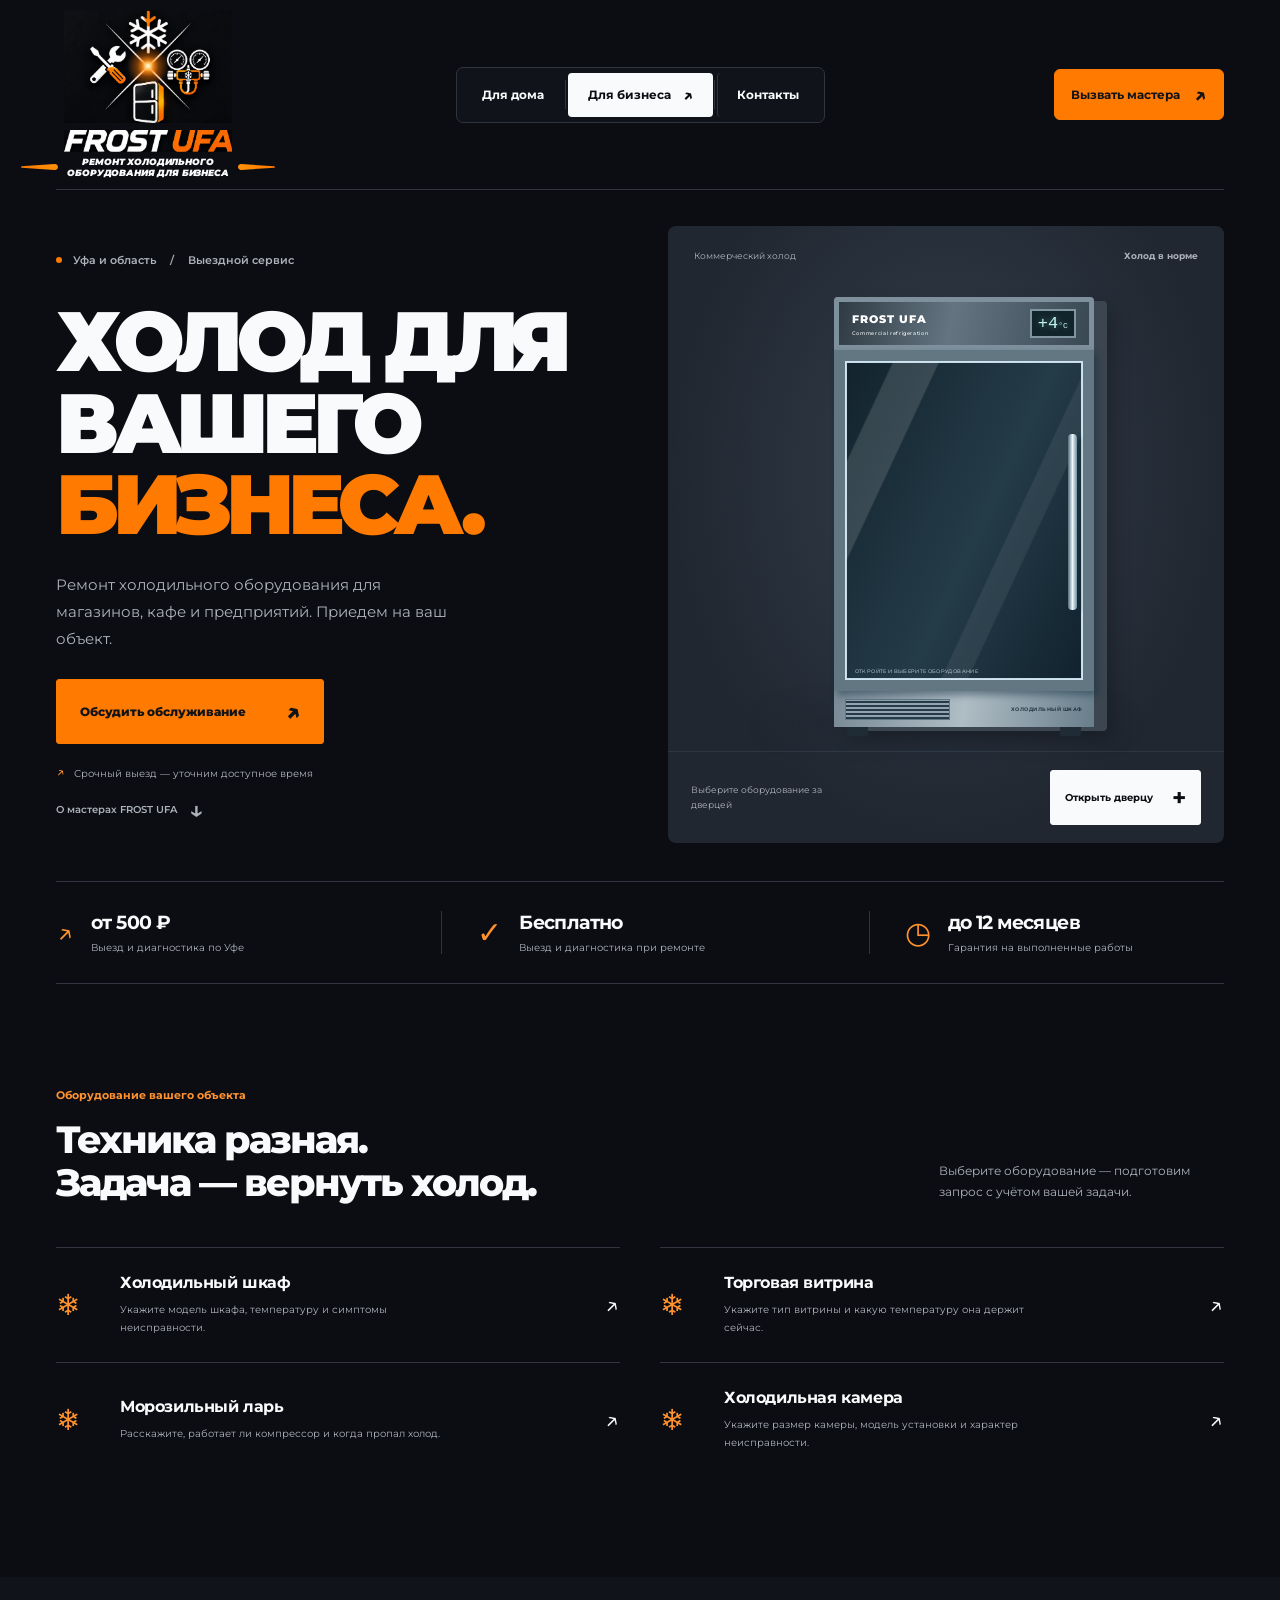
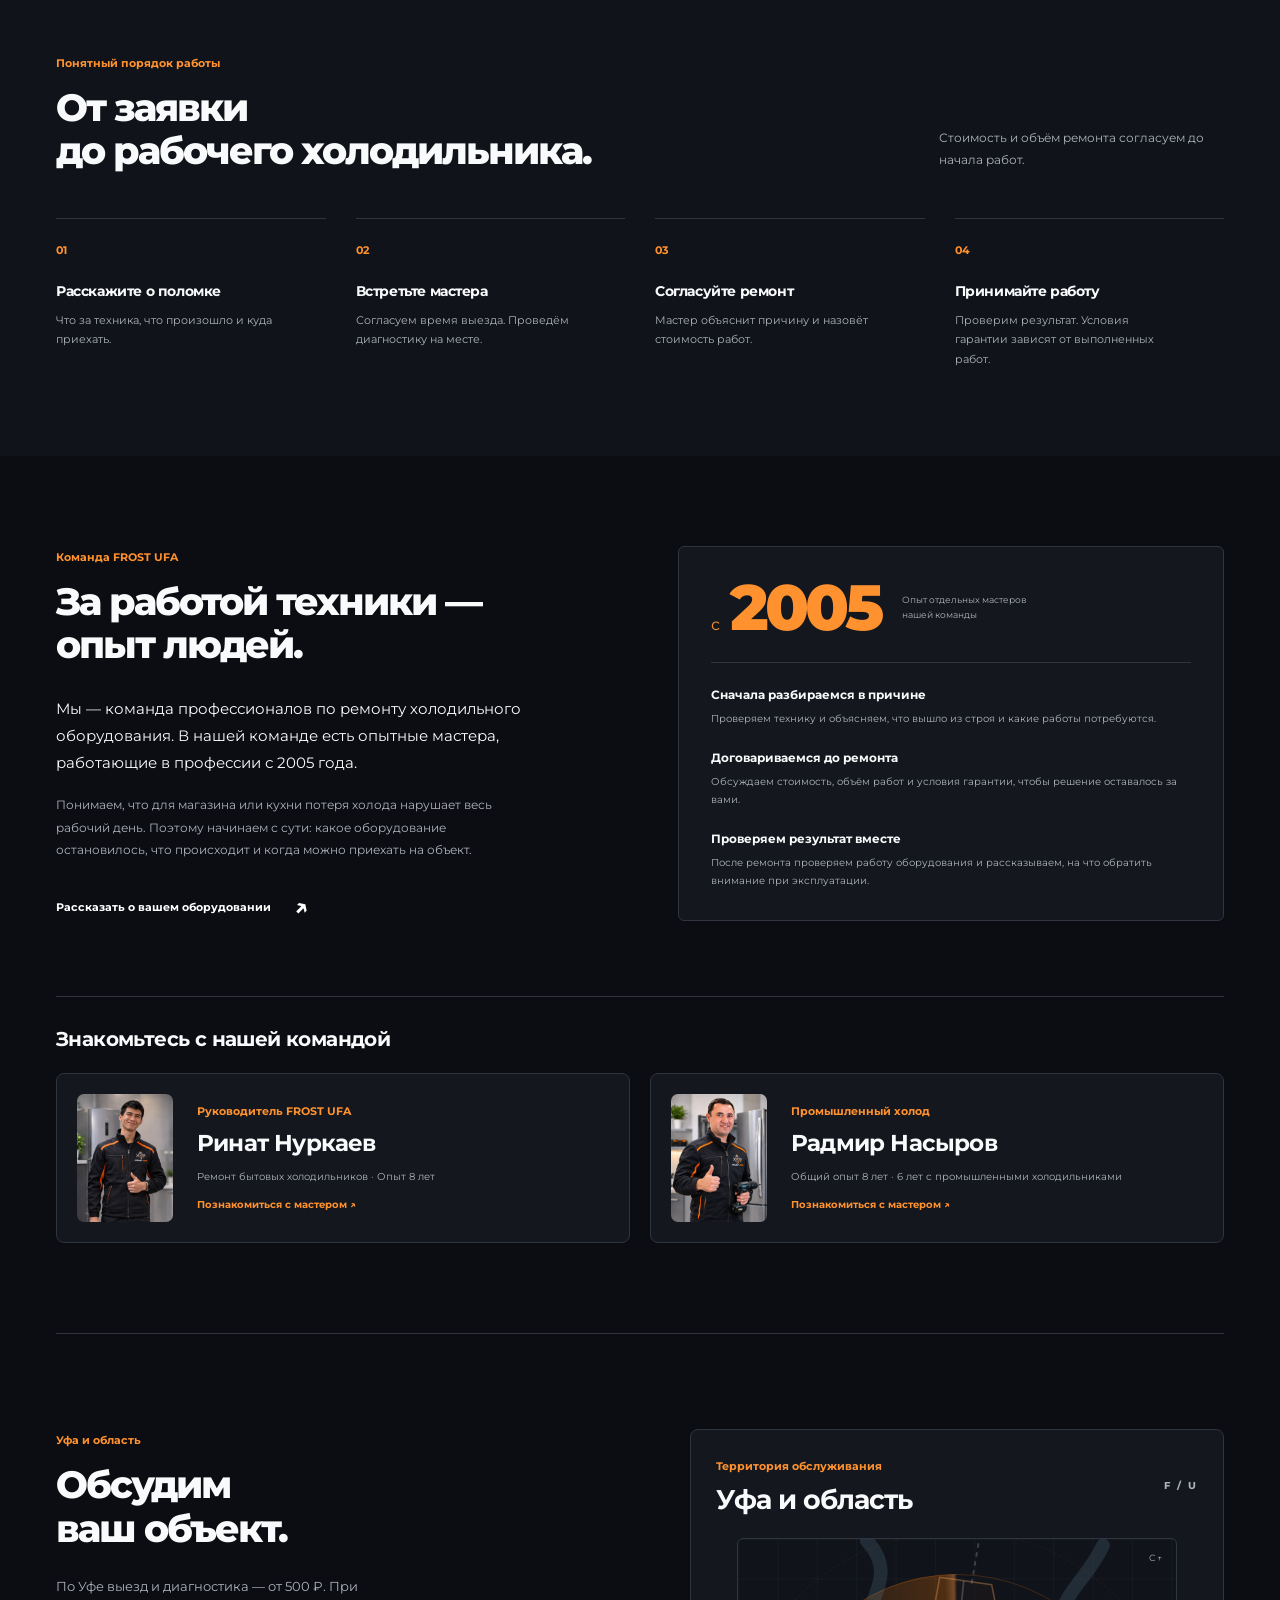
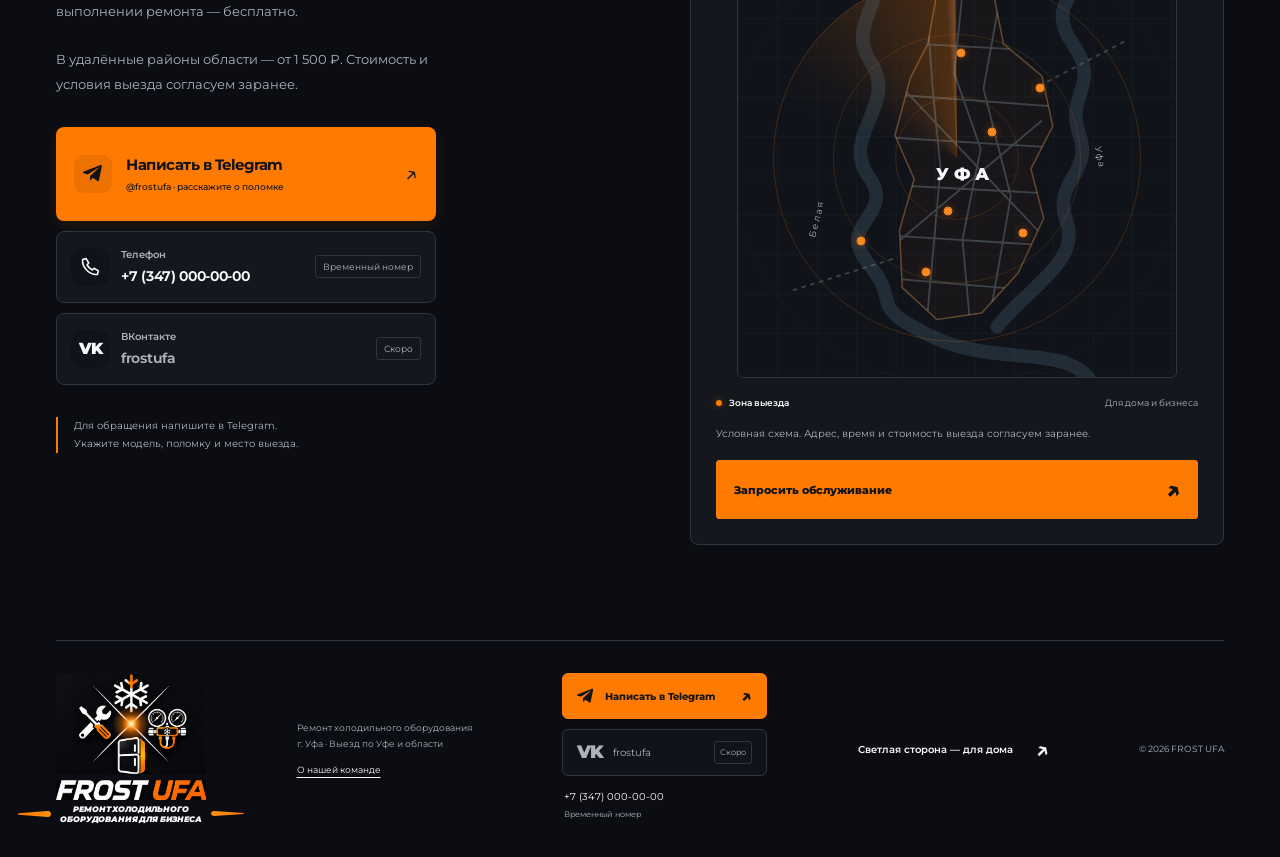
==== commit 587df26b: "Separate header navigation segments on technician profile pages" ====
--- a/business.html
+++ b/business.html
@@ -1,5 +1,5 @@
 <!doctype html>
-<html lang="ru"><head><meta charset="UTF-8"><meta name="viewport" content="width=device-width,initial-scale=1"><meta name="theme-color" content="#0b0d12"><title>FROST UFA BUSINESS — ремонт холодильного оборудования в Уфе</title><meta name="description" content="Выездной ремонт холодильного оборудования для организаций в Уфе и области. Торговые витрины, холодильные шкафы, лари и камеры."><link rel="preconnect" href="https://fonts.googleapis.com"><link rel="preconnect" href="https://fonts.gstatic.com" crossorigin><link rel="stylesheet" href="https://fonts.googleapis.com/css2?family=Montserrat:wght@400;500;600;650;700;750;800;850;900&display=swap"><link rel="stylesheet" href="styles.css?v=20261103-21"><script src="app.js?v=20261103-21" defer></script><script src="seasons.js?v=20261103-20" defer></script><link rel="icon" href="favicon.ico?v=13" sizes="16x16 32x32 48x48"><link rel="icon" href="favicon.svg?v=13" type="image/svg+xml"><link rel="apple-touch-icon" href="apple-touch-icon.png?v=13" sizes="180x180"><script src="fridge-animation.js?v=20261103-17" defer></script><link rel="canonical" href="https://achtung666.github.io/-frostufa/business.html"><meta property="og:type" content="website"><meta property="og:locale" content="ru_RU"><meta property="og:site_name" content="FROST UFA"><meta property="og:title" content="FROST UFA BUSINESS — ремонт холодильного оборудования в Уфе"><meta property="og:description" content="Выездной ремонт холодильного оборудования для организаций в Уфе и области. Торговые витрины, холодильные шкафы, лари и камеры."><meta property="og:url" content="https://achtung666.github.io/-frostufa/business.html"><meta property="og:image" content="https://achtung666.github.io/-frostufa/assets/logo-light.png"><meta name="twitter:card" content="summary"></head><body data-mode="business"><div id="app">
+<html lang="ru"><head><meta charset="UTF-8"><meta name="viewport" content="width=device-width,initial-scale=1"><meta name="theme-color" content="#0b0d12"><title>FROST UFA BUSINESS — ремонт холодильного оборудования в Уфе</title><meta name="description" content="Выездной ремонт холодильного оборудования для организаций в Уфе и области. Торговые витрины, холодильные шкафы, лари и камеры."><link rel="preconnect" href="https://fonts.googleapis.com"><link rel="preconnect" href="https://fonts.gstatic.com" crossorigin><link rel="stylesheet" href="https://fonts.googleapis.com/css2?family=Montserrat:wght@400;500;600;650;700;750;800;850;900&display=swap"><link rel="stylesheet" href="styles.css?v=20261103-23"><script src="app.js?v=20261103-21" defer></script><script src="seasons.js?v=20261103-20" defer></script><link rel="icon" href="favicon.ico?v=13" sizes="16x16 32x32 48x48"><link rel="icon" href="favicon.svg?v=13" type="image/svg+xml"><link rel="apple-touch-icon" href="apple-touch-icon.png?v=13" sizes="180x180"><script src="fridge-animation.js?v=20261103-17" defer></script><link rel="canonical" href="https://achtung666.github.io/-frostufa/business.html"><meta property="og:type" content="website"><meta property="og:locale" content="ru_RU"><meta property="og:site_name" content="FROST UFA"><meta property="og:title" content="FROST UFA BUSINESS — ремонт холодильного оборудования в Уфе"><meta property="og:description" content="Выездной ремонт холодильного оборудования для организаций в Уфе и области. Торговые витрины, холодильные шкафы, лари и камеры."><meta property="og:url" content="https://achtung666.github.io/-frostufa/business.html"><meta property="og:image" content="https://achtung666.github.io/-frostufa/assets/logo-light.png"><meta name="twitter:card" content="summary"></head><body data-mode="business"><div id="app">
 <header class="header wrap">
  <a href="business.html" class="brand brand-artwork" aria-label="FROST UFA — главная"><span class="logo-lockup"><span class="logo-emblem" aria-hidden="true"><img class="brand-image" src="assets/logo-dark.png" width="1245" height="895" alt=""></span><span class="logo-name"><img class="brand-image" src="assets/logo-dark.png" width="1245" height="895" alt="FROST UFA"></span><span class="logo-caption"><span>Ремонт холодильного<br>оборудования для бизнеса</span></span></span></a>
  <nav class="audiences" aria-label="Навигация"><a href="index.html" >Для дома</a><a href="business.html" aria-current="page">Для бизнеса <span aria-hidden="true">↗</span></a><a href="#contacts" class="contacts-nav">Контакты</a></nav>
--- a/styles.css
+++ b/styles.css
@@ -166,5 +166,9 @@
 @media(prefers-reduced-motion:reduce){.radar-sweep,.radar-point:after{animation:none}.radar-point:after{transform:scale(2);opacity:.3}}
 
 .master-photo{display:block;position:relative;aspect-ratio:3/4;overflow:hidden;background:var(--soft);border-radius:7px}.master-photo img{display:block;width:100%;height:100%;object-fit:cover;object-position:center top}.team-members-grid{display:grid;grid-template-columns:repeat(2,minmax(0,1fr));gap:20px}.team-members-grid .team-member{max-width:none;min-width:0}.portrait-edit-note{font-size:10px;color:var(--muted);line-height:1.7;margin-top:8px}@media(max-width:1050px){.team-members-grid{grid-template-columns:1fr}}
+/* Sample document gallery: paper previews with explicit specimen labels. */
+.document-preview-notice{padding:18px 20px;background:var(--soft);border-left:3px solid var(--accent);max-width:760px}.document-preview-notice strong{color:var(--ink)}.document-group-title{font-size:20px;letter-spacing:-.5px;margin:34px 0 20px}.documents-gallery{display:grid;grid-template-columns:repeat(3,minmax(0,1fr));gap:24px}.documents-gallery-shared{margin-top:22px}.document-card{display:block;min-width:0;border-radius:4px}.document-card:focus-visible{outline:3px solid var(--accent);outline-offset:6px}.document-thumbnail{display:block;position:relative;padding:14px;background:var(--soft);border:1px solid var(--line);border-radius:5px;overflow:hidden}.document-thumbnail img{display:block;width:100%;height:auto;aspect-ratio:3/4;box-shadow:0 5px 14px #0b0d1214}.document-sample-badge{position:absolute;left:12px;top:12px;padding:6px 10px;border-radius:3px;background:#17212a;color:#fff;font-size:10px;font-weight:700}.document-enlarge{position:absolute;right:12px;bottom:12px;display:grid;place-items:center;background:var(--accent);color:#111;width:32px;height:32px;border-radius:50%;font-size:20px}.document-card-title,.document-card-topic{display:block}.document-card-title{font-size:13px;font-weight:700;margin-top:15px;line-height:1.5}.document-card-topic{font-size:11px;line-height:1.65;color:var(--muted);margin-top:4px}.document-card:hover .document-thumbnail{border-color:var(--accent)}.document-viewer{width:min(900px,calc(100% - 24px));max-width:900px;max-height:calc(100dvh - 24px);padding:0;background:var(--paper);color:var(--ink);border:1px solid var(--line);border-radius:9px;overflow:auto}.document-viewer::backdrop{background:#050a12b8;backdrop-filter:blur(4px)}.document-viewer-header{display:flex;align-items:center;justify-content:space-between;gap:16px;padding:16px 20px;border-bottom:1px solid var(--line)}.document-viewer-header h2{font-size:16px;letter-spacing:-.3px;margin:0;line-height:1.5}.document-viewer-header .contact-close{flex:none}.document-viewer-note{font-size:11px;line-height:1.7;padding:12px 20px;margin:0;background:var(--soft)}.document-viewer>img{display:block;width:auto;height:auto;max-width:calc(100% - 32px);max-height:calc(100dvh - 180px);margin:16px auto;object-fit:contain}@media(max-width:600px){.documents-gallery{grid-template-columns:repeat(2,minmax(0,1fr));gap:22px 14px}.document-thumbnail{padding:8px}.document-sample-badge{font-size:9px;padding:5px 7px;left:7px;top:7px}.document-card-title{font-size:12px}.document-card-topic{font-size:10px}.document-viewer-header{padding:12px}.document-viewer-header h2{font-size:13px}.document-viewer-note{padding:10px 12px;font-size:10px}.document-group-title{font-size:18px}}
+/* Keep navigation segments distinct on shared master profiles too. */
+.audiences a{position:relative}.audiences a+a::before{content:"";position:absolute;left:-3px;top:18%;bottom:18%;width:1px;background:var(--line);pointer-events:none}
 /* Stop decorative work in hidden tabs. */
 .page-paused *, .page-paused *::before, .page-paused *::after{animation-play-state:paused!important}
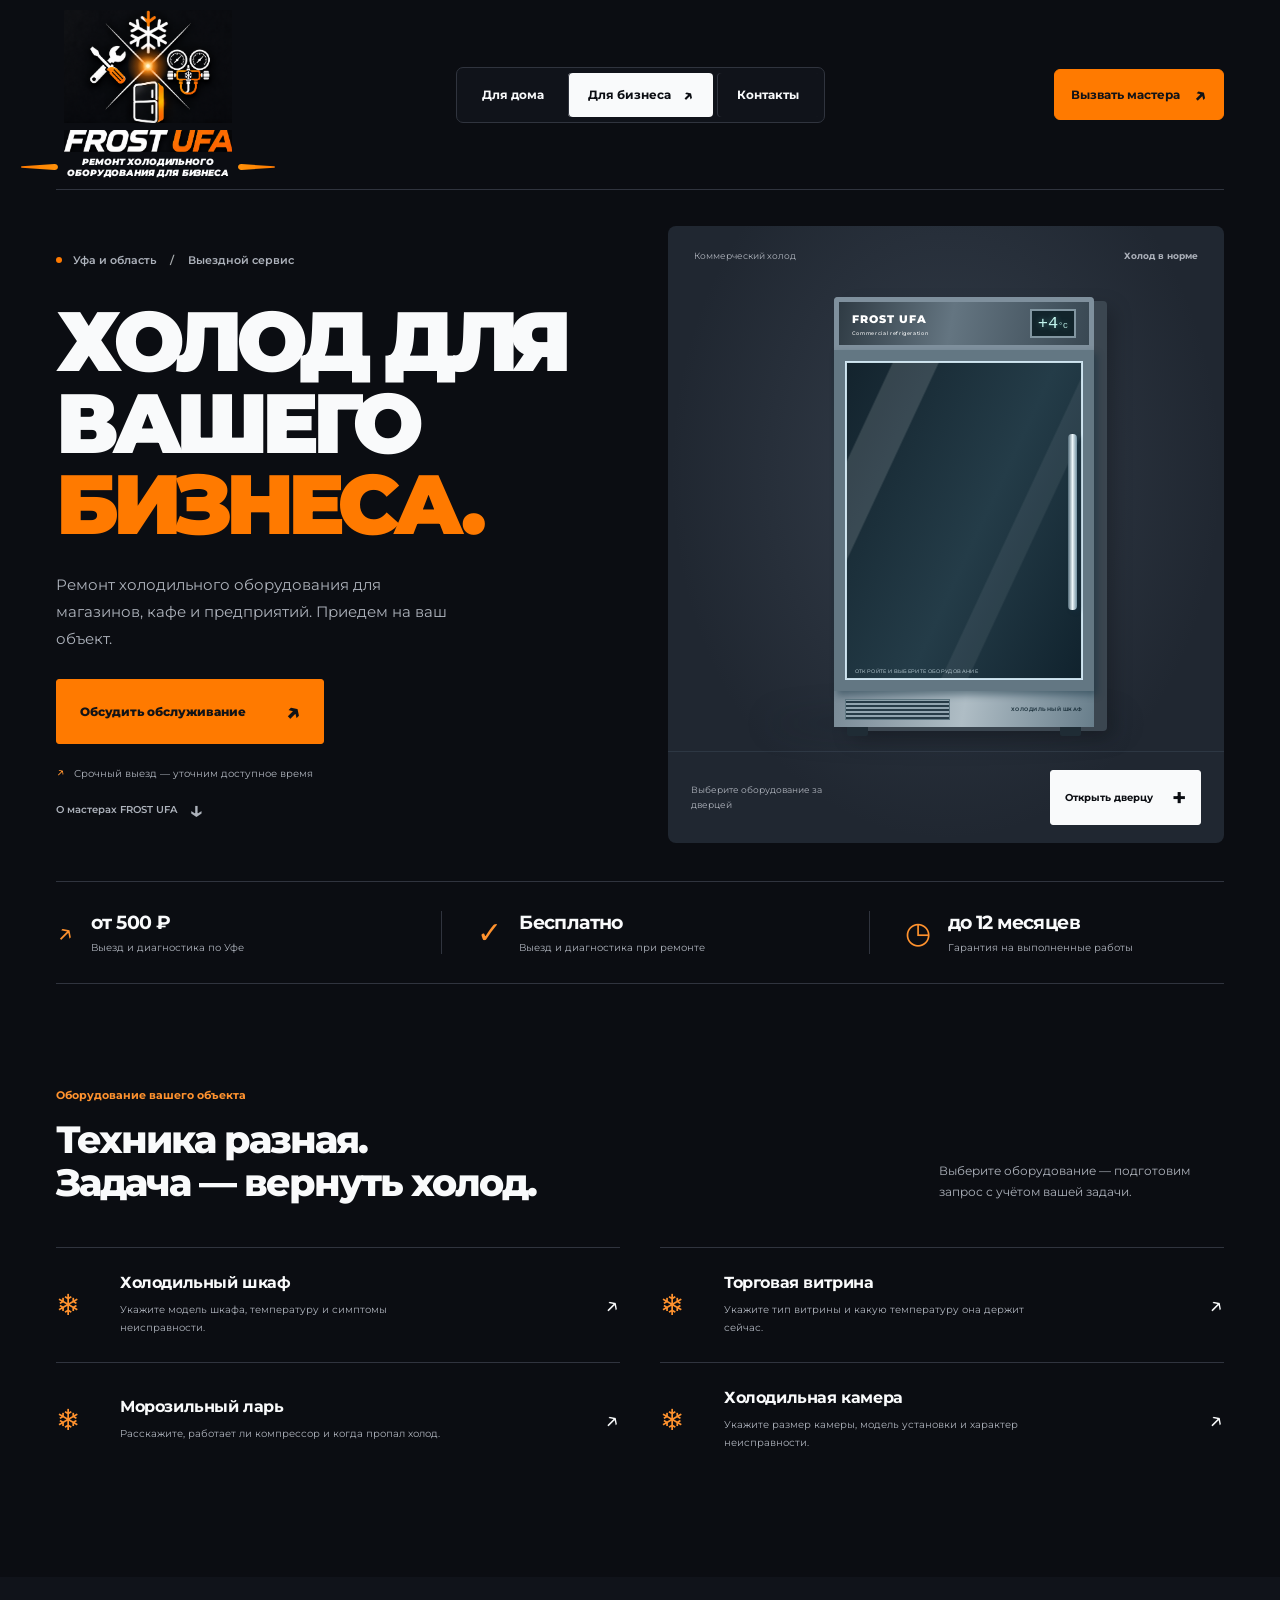
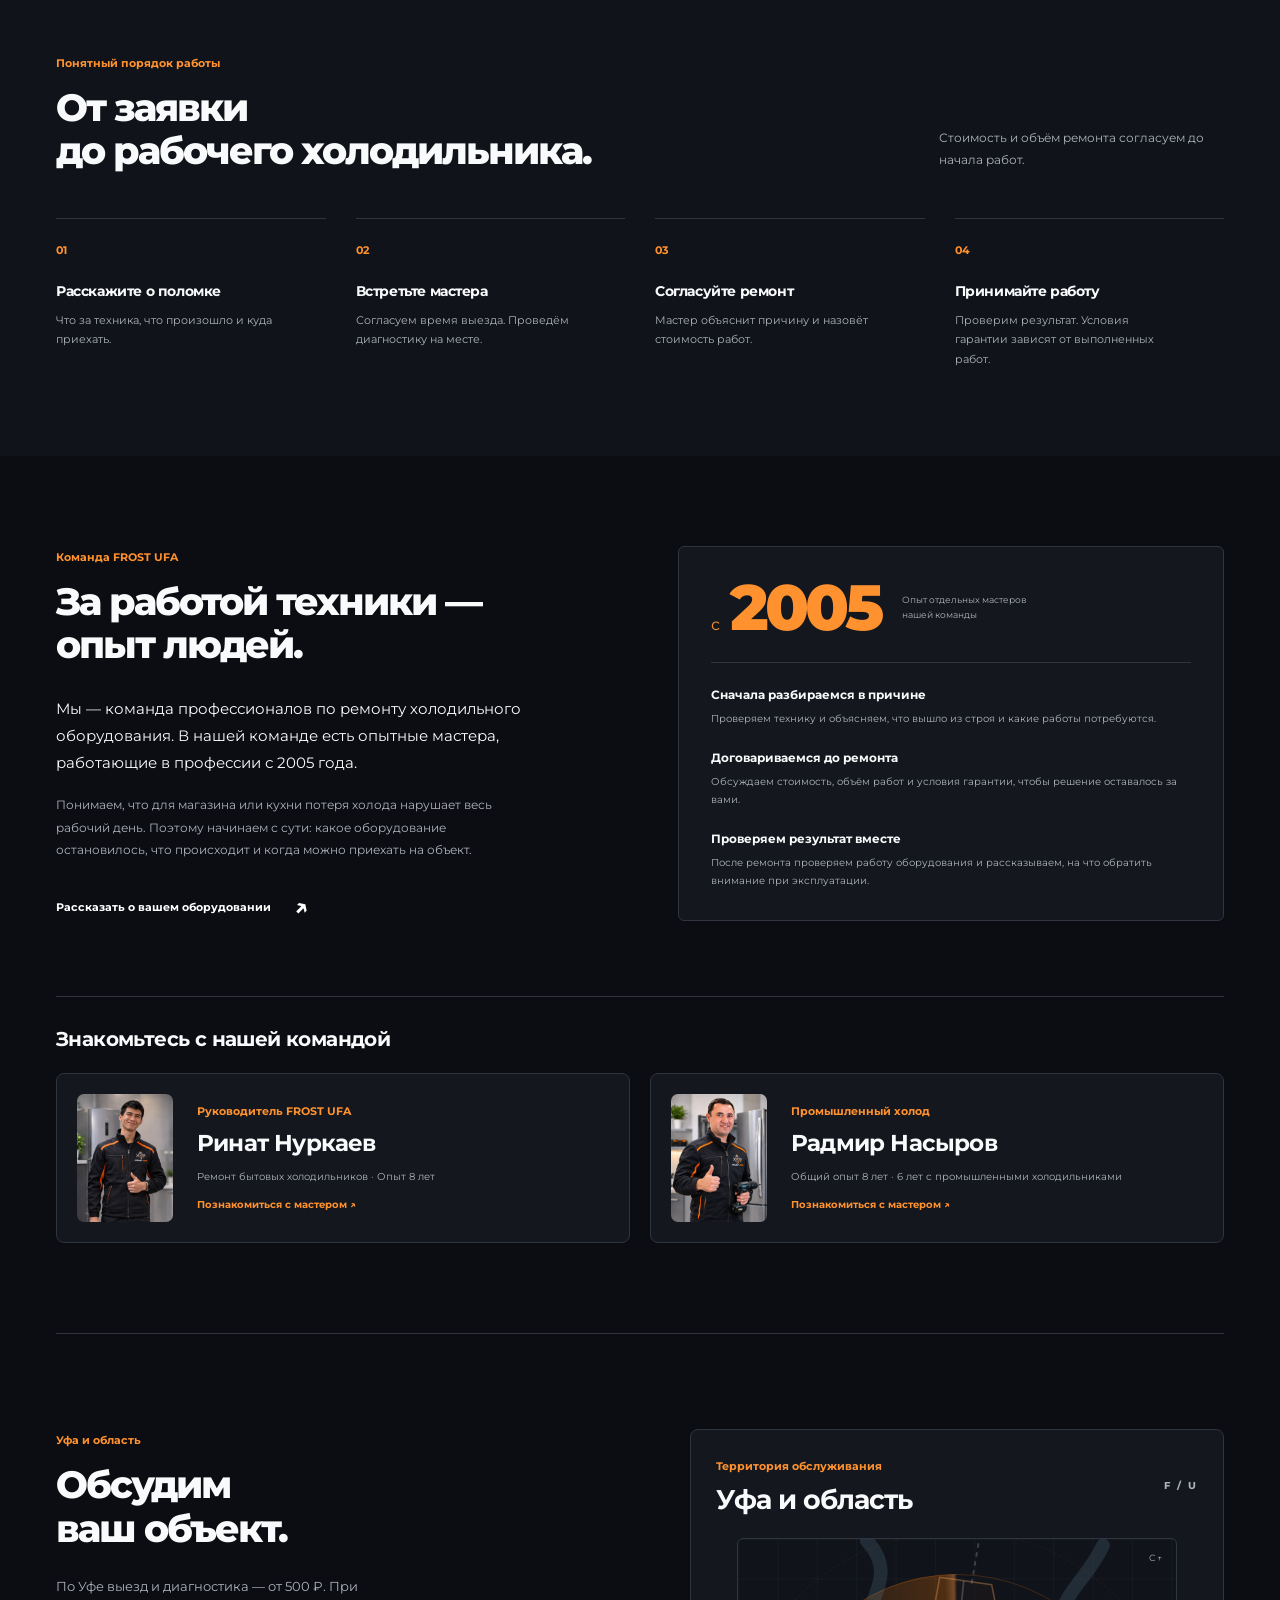
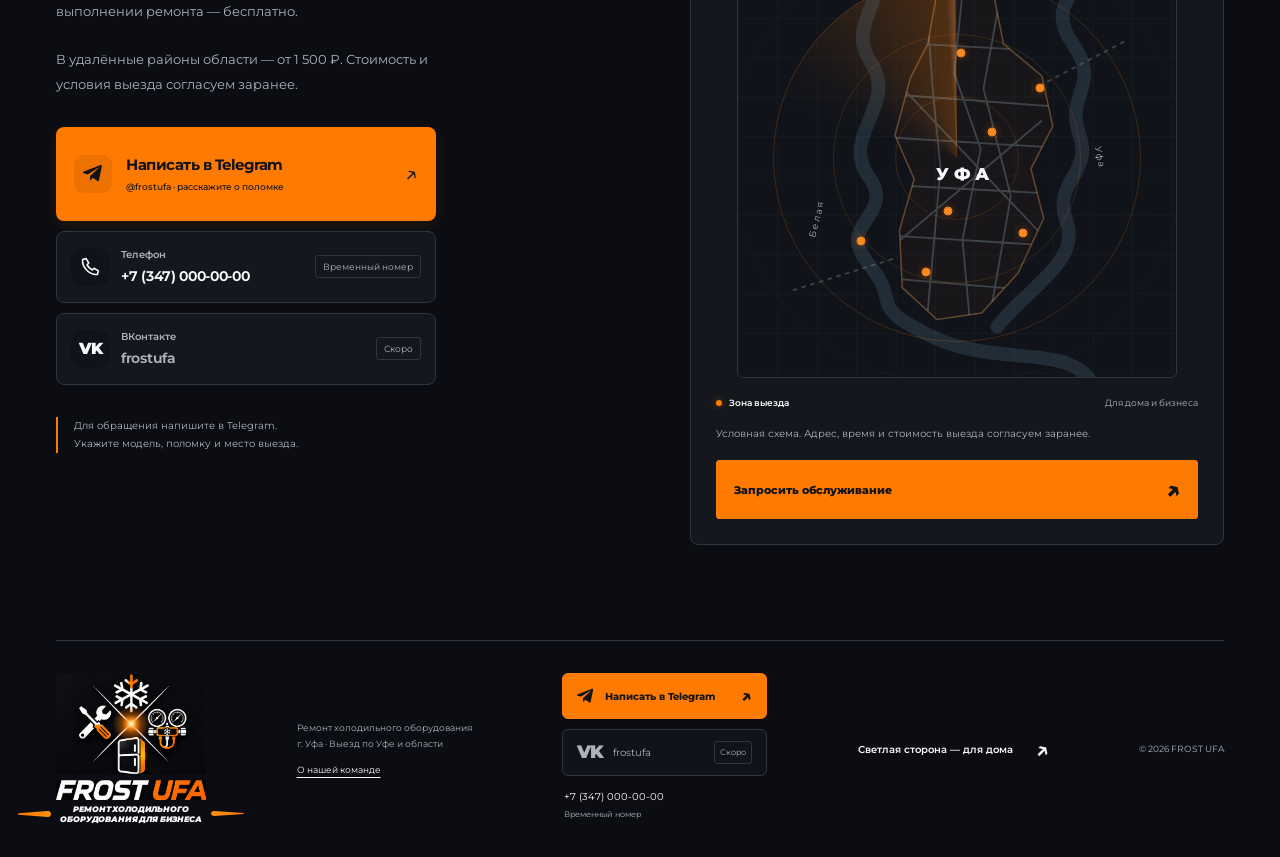
==== commit fac1c486: "Match audience separators to existing contacts navigation styling" ====
--- a/business.html
+++ b/business.html
@@ -1,5 +1,5 @@
 <!doctype html>
-<html lang="ru"><head><meta charset="UTF-8"><meta name="viewport" content="width=device-width,initial-scale=1"><meta name="theme-color" content="#0b0d12"><title>FROST UFA BUSINESS — ремонт холодильного оборудования в Уфе</title><meta name="description" content="Выездной ремонт холодильного оборудования для организаций в Уфе и области. Торговые витрины, холодильные шкафы, лари и камеры."><link rel="preconnect" href="https://fonts.googleapis.com"><link rel="preconnect" href="https://fonts.gstatic.com" crossorigin><link rel="stylesheet" href="https://fonts.googleapis.com/css2?family=Montserrat:wght@400;500;600;650;700;750;800;850;900&display=swap"><link rel="stylesheet" href="styles.css?v=20261103-23"><script src="app.js?v=20261103-21" defer></script><script src="seasons.js?v=20261103-20" defer></script><link rel="icon" href="favicon.ico?v=13" sizes="16x16 32x32 48x48"><link rel="icon" href="favicon.svg?v=13" type="image/svg+xml"><link rel="apple-touch-icon" href="apple-touch-icon.png?v=13" sizes="180x180"><script src="fridge-animation.js?v=20261103-17" defer></script><link rel="canonical" href="https://achtung666.github.io/-frostufa/business.html"><meta property="og:type" content="website"><meta property="og:locale" content="ru_RU"><meta property="og:site_name" content="FROST UFA"><meta property="og:title" content="FROST UFA BUSINESS — ремонт холодильного оборудования в Уфе"><meta property="og:description" content="Выездной ремонт холодильного оборудования для организаций в Уфе и области. Торговые витрины, холодильные шкафы, лари и камеры."><meta property="og:url" content="https://achtung666.github.io/-frostufa/business.html"><meta property="og:image" content="https://achtung666.github.io/-frostufa/assets/logo-light.png"><meta name="twitter:card" content="summary"></head><body data-mode="business"><div id="app">
+<html lang="ru"><head><meta charset="UTF-8"><meta name="viewport" content="width=device-width,initial-scale=1"><meta name="theme-color" content="#0b0d12"><title>FROST UFA BUSINESS — ремонт холодильного оборудования в Уфе</title><meta name="description" content="Выездной ремонт холодильного оборудования для организаций в Уфе и области. Торговые витрины, холодильные шкафы, лари и камеры."><link rel="preconnect" href="https://fonts.googleapis.com"><link rel="preconnect" href="https://fonts.gstatic.com" crossorigin><link rel="stylesheet" href="https://fonts.googleapis.com/css2?family=Montserrat:wght@400;500;600;650;700;750;800;850;900&display=swap"><link rel="stylesheet" href="styles.css?v=20261103-24"><script src="app.js?v=20261103-21" defer></script><script src="seasons.js?v=20261103-20" defer></script><link rel="icon" href="favicon.ico?v=13" sizes="16x16 32x32 48x48"><link rel="icon" href="favicon.svg?v=13" type="image/svg+xml"><link rel="apple-touch-icon" href="apple-touch-icon.png?v=13" sizes="180x180"><script src="fridge-animation.js?v=20261103-17" defer></script><link rel="canonical" href="https://achtung666.github.io/-frostufa/business.html"><meta property="og:type" content="website"><meta property="og:locale" content="ru_RU"><meta property="og:site_name" content="FROST UFA"><meta property="og:title" content="FROST UFA BUSINESS — ремонт холодильного оборудования в Уфе"><meta property="og:description" content="Выездной ремонт холодильного оборудования для организаций в Уфе и области. Торговые витрины, холодильные шкафы, лари и камеры."><meta property="og:url" content="https://achtung666.github.io/-frostufa/business.html"><meta property="og:image" content="https://achtung666.github.io/-frostufa/assets/logo-light.png"><meta name="twitter:card" content="summary"></head><body data-mode="business"><div id="app">
 <header class="header wrap">
  <a href="business.html" class="brand brand-artwork" aria-label="FROST UFA — главная"><span class="logo-lockup"><span class="logo-emblem" aria-hidden="true"><img class="brand-image" src="assets/logo-dark.png" width="1245" height="895" alt=""></span><span class="logo-name"><img class="brand-image" src="assets/logo-dark.png" width="1245" height="895" alt="FROST UFA"></span><span class="logo-caption"><span>Ремонт холодильного<br>оборудования для бизнеса</span></span></span></a>
  <nav class="audiences" aria-label="Навигация"><a href="index.html" >Для дома</a><a href="business.html" aria-current="page">Для бизнеса <span aria-hidden="true">↗</span></a><a href="#contacts" class="contacts-nav">Контакты</a></nav>
--- a/styles.css
+++ b/styles.css
@@ -169,6 +169,6 @@
 /* Sample document gallery: paper previews with explicit specimen labels. */
 .document-preview-notice{padding:18px 20px;background:var(--soft);border-left:3px solid var(--accent);max-width:760px}.document-preview-notice strong{color:var(--ink)}.document-group-title{font-size:20px;letter-spacing:-.5px;margin:34px 0 20px}.documents-gallery{display:grid;grid-template-columns:repeat(3,minmax(0,1fr));gap:24px}.documents-gallery-shared{margin-top:22px}.document-card{display:block;min-width:0;border-radius:4px}.document-card:focus-visible{outline:3px solid var(--accent);outline-offset:6px}.document-thumbnail{display:block;position:relative;padding:14px;background:var(--soft);border:1px solid var(--line);border-radius:5px;overflow:hidden}.document-thumbnail img{display:block;width:100%;height:auto;aspect-ratio:3/4;box-shadow:0 5px 14px #0b0d1214}.document-sample-badge{position:absolute;left:12px;top:12px;padding:6px 10px;border-radius:3px;background:#17212a;color:#fff;font-size:10px;font-weight:700}.document-enlarge{position:absolute;right:12px;bottom:12px;display:grid;place-items:center;background:var(--accent);color:#111;width:32px;height:32px;border-radius:50%;font-size:20px}.document-card-title,.document-card-topic{display:block}.document-card-title{font-size:13px;font-weight:700;margin-top:15px;line-height:1.5}.document-card-topic{font-size:11px;line-height:1.65;color:var(--muted);margin-top:4px}.document-card:hover .document-thumbnail{border-color:var(--accent)}.document-viewer{width:min(900px,calc(100% - 24px));max-width:900px;max-height:calc(100dvh - 24px);padding:0;background:var(--paper);color:var(--ink);border:1px solid var(--line);border-radius:9px;overflow:auto}.document-viewer::backdrop{background:#050a12b8;backdrop-filter:blur(4px)}.document-viewer-header{display:flex;align-items:center;justify-content:space-between;gap:16px;padding:16px 20px;border-bottom:1px solid var(--line)}.document-viewer-header h2{font-size:16px;letter-spacing:-.3px;margin:0;line-height:1.5}.document-viewer-header .contact-close{flex:none}.document-viewer-note{font-size:11px;line-height:1.7;padding:12px 20px;margin:0;background:var(--soft)}.document-viewer>img{display:block;width:auto;height:auto;max-width:calc(100% - 32px);max-height:calc(100dvh - 180px);margin:16px auto;object-fit:contain}@media(max-width:600px){.documents-gallery{grid-template-columns:repeat(2,minmax(0,1fr));gap:22px 14px}.document-thumbnail{padding:8px}.document-sample-badge{font-size:9px;padding:5px 7px;left:7px;top:7px}.document-card-title{font-size:12px}.document-card-topic{font-size:10px}.document-viewer-header{padding:12px}.document-viewer-header h2{font-size:13px}.document-viewer-note{padding:10px 12px;font-size:10px}.document-group-title{font-size:18px}}
 /* Keep navigation segments distinct on shared master profiles too. */
-.audiences a{position:relative}.audiences a+a::before{content:"";position:absolute;left:-3px;top:18%;bottom:18%;width:1px;background:var(--line);pointer-events:none}
+.audiences a+a{box-shadow:inset 1px 0 var(--line)}
 /* Stop decorative work in hidden tabs. */
 .page-paused *, .page-paused *::before, .page-paused *::after{animation-play-state:paused!important}
